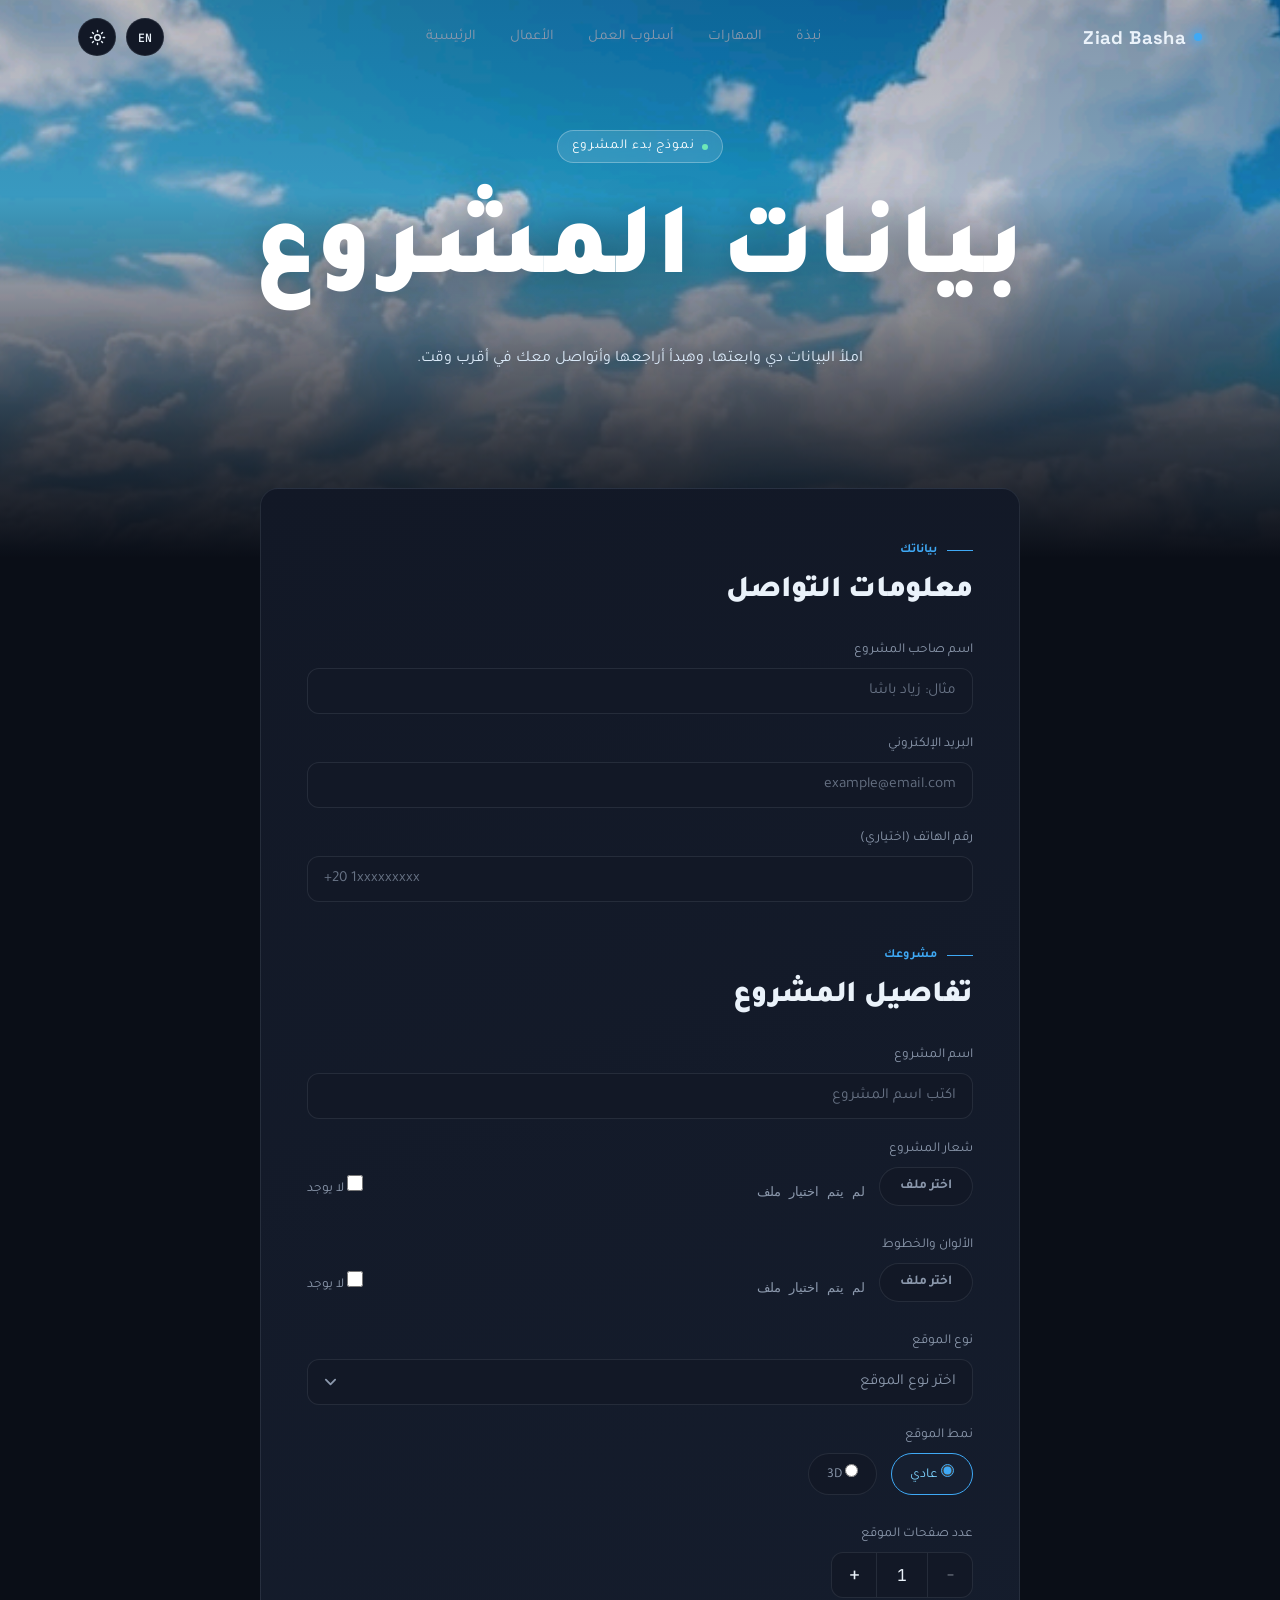
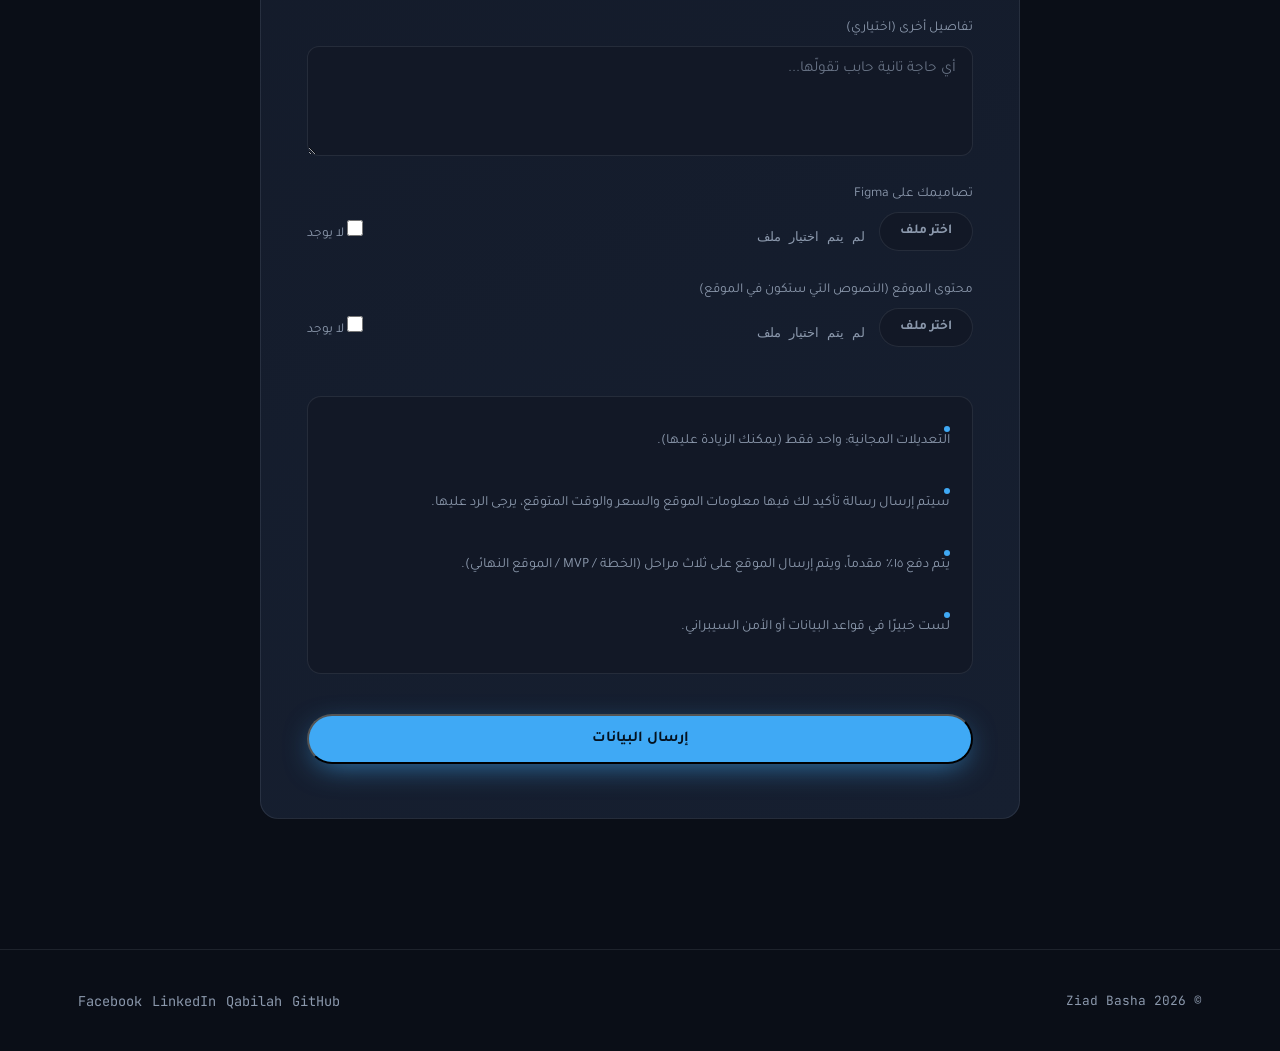
==== project-data.html @ 69d2d367 "Basic files" ====
<!DOCTYPE html>
<html lang="ar" dir="rtl" data-theme="dark">
<head>
<meta charset="UTF-8">
<meta name="viewport" content="width=device-width, initial-scale=1.0">
<title>بيانات المشروع — Ziad Basha</title>
<link rel="preconnect" href="https://fonts.googleapis.com">
<link rel="preconnect" href="https://fonts.gstatic.com" crossorigin>
<link href="https://fonts.googleapis.com/css2?family=Space+Grotesk:wght@400;500;600;700&family=Inter:wght@400;500;600&family=Tajawal:wght@400;500;700;900&family=JetBrains+Mono:wght@400;500&display=swap" rel="stylesheet">
<link rel="stylesheet" href="style.css">
</head>
<body>

<div id="glow"></div>

<header id="siteHeader">
  <div class="wrap">
    <nav>
      <a href="index.html" class="logo"><span class="dot"></span>Ziad Basha</a>
      <ul class="nav-links">
        <li><a href="index.html#about" data-i18n="nav_about">نبذة</a></li>
        <li><a href="index.html#skills" data-i18n="nav_skills">المهارات</a></li>
        <li><a href="index.html#process" data-i18n="nav_process">أسلوب العمل</a></li>
        <li><a href="index.html#work" data-i18n="nav_work">الأعمال</a></li>
        <li><a href="index.html" data-i18n="pd_back">الرئيسية</a></li>
      </ul>
      <div class="nav-controls">
        <button class="icon-btn mono" id="langToggle" title="Language">EN</button>
        <button class="icon-btn" id="themeToggle" title="Theme">
          <svg id="themeIcon" viewBox="0 0 24 24" fill="none" stroke="currentColor" stroke-width="2" stroke-linecap="round" stroke-linejoin="round"><circle cx="12" cy="12" r="4"></circle><path d="M12 2v2M12 20v2M4.9 4.9l1.4 1.4M17.7 17.7l1.4 1.4M2 12h2M20 12h2M4.9 19.1l1.4-1.4M17.7 6.3l1.4-1.4"/></svg>
        </button>
      </div>
    </nav>
  </div>
</header>

<section class="hero hero-form" id="top">
  <div class="hero-bg"></div>
  <div class="hero-overlay"></div>
  <div class="hero-inner">
    <div class="eyebrow"><span class="blink"></span><span data-i18n="pd_eyebrow">نموذج بدء المشروع</span></div>
    <h1 class="pd-h1" data-i18n="pd_page_title">بيانات المشروع</h1>
    <p class="pd-sub" data-i18n="pd_sub">املأ البيانات دي وابعتها، وهبدأ أراجعها وأتواصل معك في أقرب وقت.</p>
  </div>
</section>

<main>
  <section id="project-data">
    <div class="wrap">
      <form class="pd-card glass pd-form" action="https://formsubmit.co/ziadbasha.work@gmail.com" method="POST" enctype="multipart/form-data">
        <input type="hidden" name="_subject" value="بيانات مشروع جديد من الموقع">
        <input type="hidden" name="_template" value="table">
        <input type="hidden" name="_captcha" value="false">

        <div class="pd-section">
          <div class="section-tag" data-i18n="pd_user_tag">بياناتك</div>
          <h2 class="section-title" data-i18n="pd_user_title">معلومات التواصل</h2>

          <div class="field">
            <label for="ownerName" data-i18n="pd_name_label">اسم صاحب المشروع</label>
            <input type="text" id="ownerName" name="اسم صاحب المشروع" required data-i18n-placeholder="pd_name_ph" placeholder="مثال: زياد باشا">
          </div>
          <div class="field">
            <label for="ownerEmail" data-i18n="pd_email_label">البريد الإلكتروني</label>
            <input type="email" id="ownerEmail" name="البريد الإلكتروني" required placeholder="example@email.com">
          </div>
          <div class="field">
            <label for="ownerPhone" data-i18n="pd_phone_label">رقم الهاتف (اختياري)</label>
            <input type="tel" id="ownerPhone" name="رقم الهاتف" placeholder="+20 1xxxxxxxxx">
          </div>
        </div>

        <div class="pd-section">
          <div class="section-tag" data-i18n="pd_project_tag">مشروعك</div>
          <h2 class="section-title" data-i18n="pd_project_title">تفاصيل المشروع</h2>

          <div class="field">
            <label for="projectName" data-i18n="pd_pname_label">اسم المشروع</label>
            <input type="text" id="projectName" name="اسم المشروع" required data-i18n-placeholder="pd_pname_ph" placeholder="اكتب اسم المشروع">
          </div>

          <div class="field">
            <label data-i18n="pd_logo_label">شعار المشروع</label>
            <div class="upload-row">
              <label class="upload-btn btn btn-ghost btn-sm" for="logoFile"><span data-i18n="pd_upload_cta">اختر ملف</span></label>
              <input type="file" id="logoFile" name="شعار المشروع" accept="image/*,.pdf" class="visually-hidden">
              <span class="file-name" data-i18n="pd_no_file">لم يتم اختيار ملف</span>
              <label class="none-check">
                <input type="checkbox" class="none-toggle" data-target="logoFile" name="شعار المشروع - ملاحظة" value="لا يوجد">
                <span data-i18n="pd_none">لا يوجد</span>
              </label>
            </div>
          </div>

          <div class="field">
            <label data-i18n="pd_colors_label">الألوان والخطوط</label>
            <div class="upload-row">
              <label class="upload-btn btn btn-ghost btn-sm" for="colorsFile"><span data-i18n="pd_upload_cta">اختر ملف</span></label>
              <input type="file" id="colorsFile" name="الألوان والخطوط" class="visually-hidden">
              <span class="file-name" data-i18n="pd_no_file">لم يتم اختيار ملف</span>
              <label class="none-check">
                <input type="checkbox" class="none-toggle" data-target="colorsFile" name="الألوان والخطوط - ملاحظة" value="لا يوجد">
                <span data-i18n="pd_none">لا يوجد</span>
              </label>
            </div>
          </div>

          <div class="field">
            <label data-i18n="pd_type_label">نوع الموقع</label>
            <div class="custom-select" id="typeSelect">
              <button type="button" class="cs-trigger">
                <span class="cs-value" data-i18n="pd_type_placeholder">اختر نوع الموقع</span>
                <svg class="cs-chevron" width="13" height="13" viewBox="0 0 14 14" fill="none" stroke="currentColor" stroke-width="2" stroke-linecap="round" stroke-linejoin="round"><path d="M2 4l5 5 5-5"/></svg>
              </button>
              <ul class="cs-list" role="listbox">
                <li class="cs-option" role="option" data-value="تعليمي" data-i18n="pd_type_edu">تعليمي</li>
                <li class="cs-option" role="option" data-value="متجر إلكتروني" data-i18n="pd_type_store">متجر إلكتروني</li>
                <li class="cs-option" role="option" data-value="موقع شخصي" data-i18n="pd_type_personal">موقع شخصي</li>
                <li class="cs-option" role="option" data-value="مدونة" data-i18n="pd_type_blog">مدونة</li>
                <li class="cs-option" role="option" data-value="تطبيق ويب" data-i18n="pd_type_webapp">تطبيق ويب</li>
                <li class="cs-option" role="option" data-value="موقع تعريفي لشركة أو مؤسسة أو مكان" data-i18n="pd_type_company">موقع تعريفي لشركة أو مؤسسة أو مكان</li>
              </ul>
              <input type="hidden" name="نوع الموقع" id="typeValue">
            </div>
            <span class="field-error" data-i18n="pd_type_error">من فضلك اختر نوع الموقع</span>
          </div>

          <div class="field">
            <label data-i18n="pd_style_label">نمط الموقع</label>
            <div class="radio-row">
              <label class="radio-pill">
                <input type="radio" name="نمط الموقع" value="عادي" checked>
                <span data-i18n="pd_style_normal">عادي</span>
              </label>
              <label class="radio-pill">
                <input type="radio" name="نمط الموقع" value="3D">
                <span>3D</span>
              </label>
            </div>
          </div>

          <div class="field">
            <label data-i18n="pd_pages_label">عدد صفحات الموقع</label>
            <div class="stepper" id="pagesStepper">
              <button type="button" class="stepper-btn" data-action="dec" aria-label="-">−</button>
              <span class="stepper-value" id="pagesValue">1</span>
              <button type="button" class="stepper-btn" data-action="inc" aria-label="+">+</button>
              <input type="hidden" name="عدد صفحات الموقع" id="pagesInput" value="1">
            </div>
          </div>

          <div class="field">
            <label for="otherDetails" data-i18n="pd_details_label">تفاصيل أخرى (اختياري)</label>
            <textarea id="otherDetails" name="تفاصيل أخرى" data-i18n-placeholder="pd_details_ph" placeholder="أي حاجة تانية حابب تقولّها..."></textarea>
          </div>

          <div class="field">
            <label data-i18n="pd_figma_label">تصاميمك على Figma</label>
            <div class="upload-row">
              <label class="upload-btn btn btn-ghost btn-sm" for="figmaFile"><span data-i18n="pd_upload_cta">اختر ملف</span></label>
              <input type="file" id="figmaFile" name="تصاميم Figma" class="visually-hidden">
              <span class="file-name" data-i18n="pd_no_file">لم يتم اختيار ملف</span>
              <label class="none-check">
                <input type="checkbox" class="none-toggle" data-target="figmaFile" name="تصاميم Figma - ملاحظة" value="لا يوجد">
                <span data-i18n="pd_none">لا يوجد</span>
              </label>
            </div>
          </div>

          <div class="field">
            <label data-i18n="pd_content_label">محتوى الموقع</label>
            <div class="upload-row">
              <label class="upload-btn btn btn-ghost btn-sm" for="contentFile"><span data-i18n="pd_upload_cta">اختر ملف</span></label>
              <input type="file" id="contentFile" name="محتوى الموقع" class="visually-hidden">
              <span class="file-name" data-i18n="pd_no_file">لم يتم اختيار ملف</span>
              <label class="none-check">
                <input type="checkbox" class="none-toggle" data-target="contentFile" name="محتوى الموقع - ملاحظة" value="لا يوجد">
                <span data-i18n="pd_none">لا يوجد</span>
              </label>
            </div>
          </div>
        </div>

        <div class="pd-notes">
          <ul>
            <li data-i18n="pd_note1">التعديلات المجانية: واحد فقط (يمكنك الزيادة عليها).</li>
            <li data-i18n="pd_note2">سيتم إرسال رسالة تأكيد لك فيها معلومات الموقع والسعر والوقت المتوقع، يرجى الرد عليها.</li>
            <li data-i18n="pd_note3">يتم دفع ١٥٪ مقدماً، ويتم إرسال الموقع على ثلاث مراحل (الخطة / MVP / الموقع النهائي).</li>
            <li data-i18n="pd_note4">لست خبيرًا في قواعد البيانات أو الأمن السيبراني.</li>
          </ul>
        </div>

        <button type="submit" class="btn btn-primary pd-submit" data-i18n="pd_submit">إرسال البيانات</button>
      </form>
    </div>
  </section>
  
</main>

<footer>
  <div class="wrap" style="display:flex;align-items:center;justify-content:space-between;flex-wrap:wrap;gap:16px;width:100%;">
    <span class="fmono">© 2026 Ziad Basha</span>
    <div class="footer-socials mono">
      <a href="https://www.facebook.com/share/1bwSuk9KUU/">Facebook</a>
      <a href="https://www.linkedin.com/in/ziad-basha-b34b5735a?utm_source=share_via&utm_content=profile&utm_medium=member_android">LinkedIn</a>
      <a href="https://qabilah.com/profile/ziadbasha/professional-profile">Qabilah</a>
      
      <a href="https://github.com/ziadbasha099">GitHub</a>
    </div>
  </div>
</footer>

<script src="app.js"></script>
</body>
</html>
---- style.css ----
/* ============ TOKENS ============ */
:root{
  --bg:#0A0E17;
  --surface:#121826;
  --surface-2:#161f30;
  --line:rgba(234,242,250,0.09);
  --text:#EAF2FA;
  --text-dim:#8B98AC;
  --accent:#3FA9F5;
  --accent-2:#7ED4FF;
  --accent-rgb:63,169,245;
  --font-display:'Space Grotesk', sans-serif;
  --font-body:'Inter', sans-serif;
  --font-mono:'JetBrains Mono', monospace;
  --font-ar:'Tajawal', sans-serif;
  --radius:18px;
  --ease:cubic-bezier(.16,.84,.44,1);
}
html[data-theme="light"]{
  --bg:#F3F7FB;
  --surface:#FFFFFF;
  --surface-2:#EAF1F8;
  --line:rgba(15,23,32,0.08);
  --text:#0F1720;
  --text-dim:#5B6B7F;
  --accent:#1E88D6;
  --accent-2:#0AA0C7;
  --accent-rgb:30,136,214;
}
*{margin:0;padding:0;box-sizing:border-box;}
html{scroll-behavior:smooth;}
body{
  background:var(--bg);
  color:var(--text);
  font-family:var(--font-body);
  overflow-x:hidden;
  transition:background .5s var(--ease), color .5s var(--ease);
}
html[lang="ar"] body{font-family:var(--font-ar);}
html[lang="ar"] .mono{font-family:var(--font-mono);direction:ltr;display:inline-block;}
img{max-width:100%;display:block;}
a{color:inherit;text-decoration:none;}
ul{list-style:none;}
button{font:inherit;cursor:pointer;}
::selection{background:var(--accent);color:#fff;}

.wrap{max-width:1180px;margin:0 auto;padding:0 28px;}

/* ============ CURSOR GLOW ============ */
#glow{
  position:fixed;top:0;left:0;width:520px;height:520px;
  background:radial-gradient(circle, rgba(var(--accent-rgb),0.14), transparent 70%);
  border-radius:50%;pointer-events:none;z-index:1;
  transform:translate(-50%,-50%);
  transition:opacity .3s ease;
  will-change:transform;
}

/* ============ NAV ============ */
header{
  position:fixed;top:0;left:0;right:0;z-index:100;
  padding:18px 0;
  transition:background .4s var(--ease), backdrop-filter .4s var(--ease), border-color .4s;
  border-bottom:1px solid transparent;
}
header.scrolled{
  background:rgba(10,14,23,0.72);
  backdrop-filter:blur(16px) saturate(140%);
  -webkit-backdrop-filter:blur(16px) saturate(140%);
  border-bottom:1px solid var(--line);
}
html[data-theme="light"] header.scrolled{background:rgba(243,247,251,0.78);}
nav{display:flex;align-items:center;justify-content:space-between;gap:20px;}
.logo{
  font-family:var(--font-display);
  font-weight:700;font-size:1.15rem;letter-spacing:.02em;
  display:flex;align-items:center;gap:8px;
}
.logo .dot{width:8px;height:8px;border-radius:50%;background:var(--accent);
  box-shadow:0 0 12px 2px var(--accent);}
.nav-links{display:flex;align-items:center;gap:34px;}
.nav-links a{
  font-size:.92rem;color:var(--text-dim);position:relative;
  transition:color .3s;
}
.nav-links a::after{
  content:'';position:absolute;bottom:-6px;left:0;width:0;height:1px;
  background:var(--accent);transition:width .3s var(--ease);
}
.nav-links a:hover{color:var(--text);}
.nav-links a:hover::after{width:100%;}
.nav-controls{display:flex;align-items:center;gap:10px;}
.icon-btn{
  width:38px;height:38px;border-radius:50%;
  border:1px solid var(--line);background:var(--surface);
  color:var(--text);display:flex;align-items:center;justify-content:center;
  transition:border-color .3s, transform .3s var(--ease), background .3s;
  font-family:var(--font-mono);font-size:.72rem;font-weight:600;
}
.icon-btn:hover{border-color:var(--accent);transform:translateY(-2px);}
.icon-btn svg{width:17px;height:17px;}
.burger{display:none;}

/* ============ HERO ============ */
.hero{
  position:relative;min-height:100vh;display:flex;align-items:flex-end;
  overflow:hidden;
}
.hero-bg{
  position:absolute;inset:0;
  background-image:url('hero-bg.jpg');
  background-size:cover;background-position:center;
  transform:scale(1.12);
  animation:kenburns 22s ease-in-out infinite alternate;
}
@keyframes kenburns{
  0%{transform:scale(1.12) translate(0,0);}
  100%{transform:scale(1.22) translate(-1.5%,-1%);}
}
.hero-overlay{
  position:absolute;inset:0;
  background:linear-gradient(180deg, rgba(6,12,22,0.25) 0%, rgba(6,12,22,0.15) 35%, rgba(6,10,18,0.75) 78%, var(--bg) 100%);
}
html[data-theme="light"] .hero-overlay{
  background:linear-gradient(180deg, rgba(10,20,35,0.18) 0%, rgba(10,20,35,0.08) 35%, rgba(243,247,251,0.85) 82%, var(--bg) 100%);
}
.hero-inner{
  position:relative;z-index:2;width:100%;
  padding:0 28px 8vh;
  max-width:1180px;margin:0 auto;
}
.eyebrow{
  font-family:var(--font-mono);
  font-size:.8rem;letter-spacing:.06em;color:#fff;
  background:rgba(255,255,255,0.12);
  border:1px solid rgba(255,255,255,0.28);
  backdrop-filter:blur(8px);
  display:inline-flex;align-items:center;gap:8px;
  padding:7px 14px;border-radius:100px;
  margin-bottom:26px;
  opacity:0;animation:fadeUp .8s .2s var(--ease) forwards;
}
html[lang="ar"] .eyebrow{font-family:var(--font-ar);font-size:.85rem;}
.eyebrow .blink{width:6px;height:6px;border-radius:50%;background:#6EE7B7;animation:blink 1.6s infinite;}
@keyframes blink{0%,100%{opacity:1;}50%{opacity:.25;}}

.hero h1{
  font-family:var(--font-display);
  font-weight: 800;
  font-size:clamp(2.8rem, 8vw, 6.4rem);
  line-height:0.98;letter-spacing:-.02em;
  color:#fff;
  text-shadow:0 4px 40px rgba(0,0,0,.35);
}
html[lang="ar"] .hero h1{font-family:var(--font-ar);font-weight:900;letter-spacing:.02em;line-height:1.35;}
.hero h1 .line{display:block;overflow:visible;}
.hero h1 .line span{
  display:inline-block;
  transform:translateY(110%);
  animation:riseUp .9s var(--ease) forwards;
}
.hero h1 .line:nth-child(1) span{animation-delay:.35s;}
.hero h1 .line:nth-child(2) span{animation-delay:.5s;color:var(--accent-2);}
html[lang="ar"] .hero h1 .line{margin-bottom:.12em;}
@keyframes riseUp{to{transform:translateY(0);}}

.hero-role{
  margin-top:26px;font-family:var(--font-mono);color:#DCEBFA;
  font-size:clamp(.95rem,2vw,1.15rem);
  height:1.6em;overflow:hidden;position:relative;
  opacity:0;animation:fadeUp .8s .8s var(--ease) forwards;
}
html[lang="ar"] .hero-role{font-family:var(--font-ar);}
#role-text{color:var(--accent-2);}

.hero-cta{
  margin-top:44px;display:flex;gap:16px;flex-wrap:wrap;
  opacity:0;animation:fadeUp .8s 1s var(--ease) forwards;
}
.btn{
  padding:14px 28px;border-radius:100px;font-size:.94rem;font-weight:600;
  display:inline-flex;align-items:center;gap:8px;
  transition:transform .35s var(--ease), box-shadow .35s var(--ease), background .3s;
}
.btn-primary{
  background:var(--accent);color:#04121f;
  box-shadow:0 8px 30px -8px rgba(var(--accent-rgb),0.7);
}
.btn-primary:hover{transform:translateY(-3px);box-shadow:0 14px 36px -8px rgba(var(--accent-rgb),0.85);}
.btn-ghost{
  color:var(--text);border:1px solid rgba(255,255,255,0.35);
  background:rgba(255,255,255,0.06);backdrop-filter:blur(6px);
}
.btn-ghost:hover{border-color:#fff;transform:translateY(-3px);}

@keyframes fadeUp{from{opacity:0;transform:translateY(16px);}to{opacity:1;transform:translateY(0);}}

.hero.hero-form{min-height:54vh;align-items:center;}
.hero.hero-form .hero-inner{text-align:center;padding-bottom:6vh;}
.hero.hero-form .eyebrow{margin-inline:auto;}
.pd-h1{
  font-family:var(--font-display);font-weight:800;color:#fff;
  font-size:clamp(2.2rem,6vw,4rem);line-height:1.05;letter-spacing:-.02em;
  text-shadow:0 4px 40px rgba(0,0,0,.35);
  opacity:0;animation:fadeUp .8s .35s var(--ease) forwards;
}
html[lang="ar"] .pd-h1{font-family:var(--font-ar);font-weight:900;}
.pd-sub{
  margin-top:18px;color:#DCEBFA;max-width:560px;margin-inline:auto;line-height:1.8;
  opacity:0;animation:fadeUp .8s .55s var(--ease) forwards;
  text-shadow:0 2px 14px rgba(0,0,0,.35);
}
html[lang="ar"] .pd-sub{font-family:var(--font-ar);}
html[data-theme="light"] .pd-sub{
  color:#0F1720;
  text-shadow:0 1px 10px rgba(255,255,255,.55);
}

.scroll-cue{
  position:absolute;bottom:28px;left:50%;transform:translateX(-50%);
  z-index:2;color:#fff;opacity:.8;
  display:flex;flex-direction:column;align-items:center;gap:6px;
  font-family:var(--font-mono);font-size:.68rem;letter-spacing:.15em;
  animation:bob 2.2s ease-in-out infinite;
}
@keyframes bob{0%,100%{transform:translate(-50%,0);}50%{transform:translate(-50%,8px);}}

/* ============ REVEAL ============ */
.reveal{opacity:0;transform:translateY(36px);transition:opacity .9s var(--ease), transform .9s var(--ease);}
.reveal.in{opacity:1;transform:translateY(0);}
.reveal-stagger > *{opacity:0;transform:translateY(30px);transition:opacity .7s var(--ease), transform .7s var(--ease);}
.reveal-stagger.in > *{opacity:1;transform:translateY(0);}
.reveal-stagger.in > *:nth-child(1){transition-delay:.05s;}
.reveal-stagger.in > *:nth-child(2){transition-delay:.14s;}
.reveal-stagger.in > *:nth-child(3){transition-delay:.23s;}
.reveal-stagger.in > *:nth-child(4){transition-delay:.32s;}
.reveal-stagger.in > *:nth-child(5){transition-delay:.41s;}
.reveal-stagger.in > *:nth-child(6){transition-delay:.5s;}

/* ============ SECTION SHARED ============ */
section{position:relative;padding:130px 0;z-index:2;}
.section-tag{
  font-family:var(--font-mono);font-size:.78rem;letter-spacing:.12em;
  color:var(--accent);text-transform:uppercase;margin-bottom:16px;
  display:flex;align-items:center;gap:10px;
}
html[lang="ar"] .section-tag{font-family:var(--font-ar);letter-spacing:0;font-weight:700;}
.section-tag::before{content:'';width:26px;height:1px;background:var(--accent);}
.section-title{
  font-family:var(--font-display);font-weight:600;
  font-size:clamp(1.9rem,4vw,3rem);letter-spacing:-.01em;
  max-width:720px;
}
html[lang="ar"] .section-title{font-family:var(--font-ar);font-weight:900;}
.section-sub{color:var(--text-dim);font-size:1.02rem;max-width:560px;margin-top:16px;line-height:1.75;}

/* glass card */
.glass{
  background:linear-gradient(160deg, var(--surface), var(--surface-2));
  border:1px solid var(--line);
  border-radius:var(--radius);
  transition:transform .5s var(--ease), border-color .4s, box-shadow .5s var(--ease);
}
.glass:hover{border-color:rgba(var(--accent-rgb),0.45);box-shadow:0 20px 50px -20px rgba(var(--accent-rgb),0.35);}

/* ============ ABOUT ============ */
.about-grid{
  display:grid;grid-template-columns:1fr 1.2fr;gap:64px;align-items:center;margin-top:64px;
}
.about-visual{
  position:relative;aspect-ratio:1/1.05;border-radius:26px;overflow:hidden;
  background:linear-gradient(150deg,var(--surface-2),var(--surface));
  border:1px solid var(--line);
  display:flex;align-items:center;justify-content:center;
}
.about-visual .initials{
  font-family:var(--font-display);font-weight:700;font-size:7rem;
  background:linear-gradient(160deg,var(--accent),var(--accent-2));
  -webkit-background-clip:text;background-clip:text;color:transparent;
}
.about-visual .ring{
  position:absolute;inset:14px;border:1px dashed rgba(var(--accent-rgb),.35);
  border-radius:20px;animation:spin 40s linear infinite;
}
@keyframes spin{to{transform:rotate(360deg);}}
.about-text p{color:var(--text-dim);font-size:1.05rem;line-height:1.9;margin-bottom:18px;}
.stats{display:grid;grid-template-columns:repeat(3,1fr);gap:20px;margin-top:34px;}
.stat b{
  font-family:var(--font-display);font-size:2.1rem;font-weight:700;color:var(--text);
  display:block;
}
.stat span{font-size:.82rem;color:var(--text-dim);}

/* ============ SKILLS ============ */
.skills-grid{display:flex;flex-wrap:wrap;gap:12px;margin-top:50px;}
.skill-pill{
  padding:12px 20px;border-radius:100px;
  font-family:var(--font-mono);font-size:.88rem;
  background:var(--surface);border:1px solid var(--line);
  display:flex;align-items:center;gap:10px;
  transition:transform .35s var(--ease), border-color .3s, background .3s;
}
html[lang="ar"] .skill-pill{font-family:var(--font-ar);}
.skill-pill:hover{transform:translateY(-4px) scale(1.03);border-color:var(--accent);background:var(--surface-2);}
.skill-pill .lvl{width:6px;height:6px;border-radius:50%;background:var(--accent);}

/* ============ PROCESS ============ */
.process-list{margin-top:60px;border-top:1px solid var(--line);}
.process-item{
  display:grid;grid-template-columns:90px 1fr;gap:30px;
  padding:34px 0;border-bottom:1px solid var(--line);
  transition:background .3s;
}
.process-item:hover{background:rgba(var(--accent-rgb),0.04);}
.process-num{font-family:var(--font-mono);font-size:1rem;color:var(--accent);padding-top:4px;}
.process-item h3{font-family:var(--font-display);font-size:1.3rem;font-weight:600;margin-bottom:8px;}
html[lang="ar"] .process-item h3{font-family:var(--font-ar);}
.process-item p{color:var(--text-dim);max-width:560px;line-height:1.7;}

/* ============ WORK ============ */
.work-grid{display:grid;grid-template-columns:repeat(2,1fr);gap:26px;margin-top:60px;}
.work-card{padding:0;overflow:hidden;cursor:pointer;display:block;}
.work-thumb{
  height:230px;position:relative;overflow:hidden;
  display:flex;align-items:center;justify-content:center;
  background:linear-gradient(135deg,var(--surface-2),var(--surface));
}
.work-thumb::before{
  content:'';position:absolute;inset:0;z-index:2;pointer-events:none;
  background:radial-gradient(circle at 30% 20%, rgba(var(--accent-rgb),.25), transparent 60%);
  transition:opacity .5s;
}
.work-card:hover .work-thumb::before{opacity:1.4;}
.work-thumb .glyph{
  font-family:var(--font-display);font-weight:700;font-size:2.6rem;color:var(--text-dim);
  transition:transform .5s var(--ease), color .4s;
  position:relative;z-index:1;
}
.work-card:hover .glyph{transform:scale(1.15) rotate(-4deg);color:var(--accent-2);}

/* live link-preview thumbnails */
.work-thumb.has-preview{background:var(--surface-2);}
.work-thumb-img{
  position:absolute;inset:0;width:100%;height:100%;
  object-fit:cover;object-position:top center;z-index:1;
  transition:transform .6s var(--ease), filter .4s;
  filter:saturate(1.02);
}
.work-card:hover .work-thumb-img{transform:scale(1.07);}
.work-thumb.has-preview::after{
  content:'';position:absolute;inset:0;z-index:1;
  background:linear-gradient(180deg, rgba(0,0,0,0) 55%, rgba(0,0,0,.45) 100%);
  pointer-events:none;
}
.work-body{padding:24px 26px 28px;}
.work-body .cat{font-family:var(--font-mono);font-size:.72rem;color:var(--accent);letter-spacing:.08em;}
.work-body h3{font-family:var(--font-display);font-size:1.25rem;font-weight:600;margin:8px 0 6px;}
html[lang="ar"] .work-body h3{font-family:var(--font-ar);}
.work-body p{color:var(--text-dim);font-size:.9rem;}

/* ============ CONTACT ============ */
.contact-box{
  margin-top:60px;padding:70px 50px;text-align:center;position:relative;overflow:hidden;
}
.contact-box::before{
  content:'';position:absolute;top:-50%;left:50%;transform:translateX(-50%);
  width:600px;height:600px;border-radius:50%;
  background:radial-gradient(circle, rgba(var(--accent-rgb),.16), transparent 70%);
}
.contact-box h2{
  font-family:var(--font-display);font-weight:700;font-size:clamp(1.8rem,4.5vw,3.1rem);
  position:relative;z-index:1;margin-bottom:20px;
}
html[lang="ar"] .contact-box h2{font-family:var(--font-ar);font-weight:900;}
.contact-box p{color:var(--text-dim);max-width:460px;margin:0 auto 34px;position:relative;z-index:1;}
.contact-links{display:flex;gap:16px;justify-content:center;flex-wrap:wrap;position:relative;z-index:1;}

/* ============ PROJECT-DATA FORM ============ */
#project-data{padding-top:0;}
.pd-card{
  margin-top:-70px;position:relative;z-index:3;
  padding:54px 46px;max-width:760px;margin-inline:auto;
}
.pd-section{margin-bottom:46px;}
.pd-section:last-of-type{margin-bottom:34px;}
.pd-section .section-title{margin-top:10px;margin-bottom:32px;font-size:clamp(1.4rem,3vw,1.9rem);}
.field{margin-bottom:22px;}
.field label{display:block;font-size:.85rem;color:var(--text-dim);margin-bottom:9px;font-family:var(--font-mono);letter-spacing:.02em;}
html[lang="ar"] .field label{font-family:var(--font-ar);letter-spacing:0;}
.field input[type=text],
.field input[type=email],
.field input[type=tel],
.field select,
.field textarea{
  width:100%;padding:13px 16px;border-radius:12px;
  background:var(--surface);border:1px solid var(--line);color:var(--text);
  font-family:inherit;font-size:.96rem;
  transition:border-color .3s, background .3s;
}
.field input::placeholder,.field textarea::placeholder{color:var(--text-dim);opacity:.7;}
.field input:focus,.field select:focus,.field textarea:focus{outline:none;border-color:var(--accent);background:var(--surface-2);}
.field select{
  appearance:none;-webkit-appearance:none;cursor:pointer;
  background-image:url("data:image/svg+xml;utf8,<svg xmlns='http://www.w3.org/2000/svg' width='14' height='14' fill='none' stroke='%238B98AC' stroke-width='2'><path d='M2 4l5 5 5-5'/></svg>");
  background-repeat:no-repeat;background-position:left 16px center;
  padding-inline-start:40px;
}
html[dir="rtl"] .field select{background-position:right 16px center;padding-inline-end:40px;padding-inline-start:16px;}
.field textarea{resize:vertical;min-height:110px;}

.pd-notes{
  margin:-6px 0 30px;padding:20px 22px;border-radius:14px;
  background:var(--surface);border:1px solid var(--line);
}
.pd-notes ul{display:flex;flex-direction:column;gap:12px;}
.pd-notes li{
 padding: 13px; position:relative;padding-inline-start:22px;
  font-size:.88rem;line-height:1.7;color:var(--text-dim);
}
html[dir="rtl"] .pd-notes li{padding-inline-start:0;padding-inline-end:22px;}
.pd-notes li::before{
  content:'';position:absolute;top:9px;inset-inline-start:0;
  width:6px;height:6px;border-radius:50%;background:var(--accent);
}

/* custom dropdown (replaces native <select> for full theming control) */
.custom-select{position:relative;}
.cs-trigger{
  width:100%;display:flex;align-items:center;justify-content:space-between;gap:10px;
  padding:13px 16px;border-radius:12px;
  background:var(--surface);border:1px solid var(--line);color:var(--text);
  font-family:inherit;font-size:.96rem;text-align:start;cursor:pointer;
  transition:border-color .3s, background .3s;
}
.cs-trigger:hover{border-color:rgba(var(--accent-rgb),.5);}
.cs-trigger:focus-visible{outline:none;border-color:var(--accent);}
.custom-select.open .cs-trigger{border-color:var(--accent);background:var(--surface-2);}
.cs-value{color:var(--text-dim);}
.custom-select.has-value .cs-value{color:var(--text);}
.cs-chevron{flex-shrink:0;color:var(--text-dim);transition:transform .3s var(--ease);}
.custom-select.open .cs-chevron{transform:rotate(180deg);}
.cs-list{
  position:absolute;top:calc(100% + 8px);left:0;right:0;z-index:30;
  background:var(--surface-2);border:1px solid var(--line);border-radius:14px;
  padding:6px;margin:0;max-height:320px;overflow-y:auto;list-style:none;
  box-shadow:0 20px 50px -18px rgba(0,0,0,.5);
  opacity:0;transform:translateY(-6px);pointer-events:none;
  transition:opacity .22s var(--ease), transform .22s var(--ease);
}
.custom-select.open .cs-list{opacity:1;transform:translateY(0);pointer-events:auto;}
.cs-option{
  padding:12px 14px;border-radius:9px;font-size:.92rem;cursor:pointer;color:var(--text);
  transition:background .2s, color .2s;
}
.cs-option:hover,.cs-option.active{background:rgba(var(--accent-rgb),.14);color:var(--accent-2);}
.field-error{display:none;color:#F87171;font-size:.78rem;margin-top:8px;font-family:var(--font-mono);}
html[lang="ar"] .field-error{font-family:var(--font-ar);}
.field.invalid .cs-trigger{border-color:#F87171;}
.field.invalid .field-error{display:block;}
.upload-row{display:flex;align-items:center;gap:14px;flex-wrap:wrap;}
.btn-sm{padding:10px 20px;font-size:.85rem;}
.upload-btn{background:var(--surface);border:1px solid var(--line);color:var(--text);}
.upload-btn:hover{border-color:var(--accent);}
.upload-btn.is-disabled{opacity:.4;pointer-events:none;}
.file-name{font-size:.82rem;color:var(--text-dim);font-family:var(--font-mono);}
.none-check{display:flex;align-items:center;gap:7px;font-size:.85rem;color:var(--text-dim);cursor:pointer;margin-inline-start:auto;}
.none-check input{accent-color:var(--accent);width:16px;height:16px;}
.radio-row{display:flex;gap:14px;flex-wrap:wrap;}
.radio-pill{
  display:flex;align-items:center;gap:8px;
  padding:10px 18px;border-radius:100px;
  background:var(--surface);border:1px solid var(--line);
  font-size:.9rem;cursor:pointer;
  transition:border-color .3s, background .3s, color .3s;
}
.radio-pill:has(input:checked){border-color:var(--accent);background:var(--surface-2);color:var(--accent-2);}
.radio-pill input{accent-color:var(--accent);}

.stepper{
  display:inline-flex;align-items:center;gap:0;
  border-radius:12px;background:var(--surface);border:1px solid var(--line);
  overflow:hidden;width:fit-content;
}
.stepper-btn{
  width:44px;height:44px;display:flex;align-items:center;justify-content:center;
  background:transparent;border:none;color:var(--text);font-size:1.15rem;line-height:1;
  cursor:pointer;transition:background .2s, color .2s;font-family:var(--font-mono);
}
.stepper-btn:hover{background:rgba(var(--accent-rgb),.14);color:var(--accent-2);}
.stepper-btn:disabled{opacity:.35;cursor:not-allowed;background:transparent;color:var(--text);}
.stepper-value{
  min-width:52px;text-align:center;font-family:var(--font-mono);font-size:1.02rem;
  color:var(--text);border-inline:1px solid var(--line);height:44px;display:flex;align-items:center;justify-content:center;
}
.pd-submit{width:100%;justify-content:center;margin-top:10px;}
.visually-hidden{position:absolute;width:1px;height:1px;padding:0;margin:-1px;overflow:hidden;clip:rect(0,0,0,0);white-space:nowrap;border:0;}

@media (max-width:640px){
  .pd-card{padding:36px 22px;margin-top:-40px;}
  .none-check{margin-inline-start:0;width:100%;}
}

footer{
  padding:40px 0;border-top:1px solid var(--line);
  display:flex;align-items:center;justify-content:space-between;flex-wrap:wrap;gap:16px;
}
footer .fmono{font-family:var(--font-mono);font-size:.8rem;color:var(--text-dim);}
.footer-socials{display:flex;gap:18px;}
.footer-socials a{color:var(--text-dim);font-size:.85rem;transition:color .3s;}
.footer-socials a:hover{color:var(--accent);}

/* ============ SCROLL TO TOP BUTTON ============ */
.scroll-top-btn {
  position: fixed;
  bottom: 28px;
  inset-inline-end: 28px;
  width: 44px;
  height: 44px;
  border-radius: 50%;
  background: var(--surface);
  border: 1px solid var(--line);
  color: var(--text);
  display: flex;
  align-items: center;
  justify-content: center;
  z-index: 99;
  cursor: pointer;
  opacity: 0;
  visibility: hidden;
  transform: translateY(16px);
  transition: opacity 0.35s var(--ease), transform 0.35s var(--ease), border-color 0.3s, background 0.3s;
  box-shadow: 0 10px 25px -5px rgba(0, 0, 0, 0.3);
}
.scroll-top-btn:hover {
  border-color: var(--accent);
  color: var(--accent-2);
  transform: translateY(-4px);
  background: var(--surface-2);
}
.scroll-top-btn.show {
  opacity: 1;
  visibility: visible;
  transform: translateY(0);
}
@media (max-width: 640px) {
  .scroll-top-btn {
    bottom: 20px;
    inset-inline-end: 20px;
    width: 40px;
    height: 40px;
  }
}

/* ============ RESPONSIVE ============ */
@media (max-width:900px){
  .about-grid{grid-template-columns:1fr;gap:40px;}
  .work-grid{grid-template-columns:1fr;}
  .nav-links{display:none;}
}
@media (max-width:640px){
  section{padding:90px 0;}
  .contact-box{padding:50px 22px;}
  .process-item{grid-template-columns:50px 1fr;gap:16px;}
  .stats{gap:12px;}
  .stat b{font-size:1.6rem;}
}
@media (prefers-reduced-motion: reduce){
  *{animation-duration:0.001s !important; transition-duration:0.001s !important;}
}
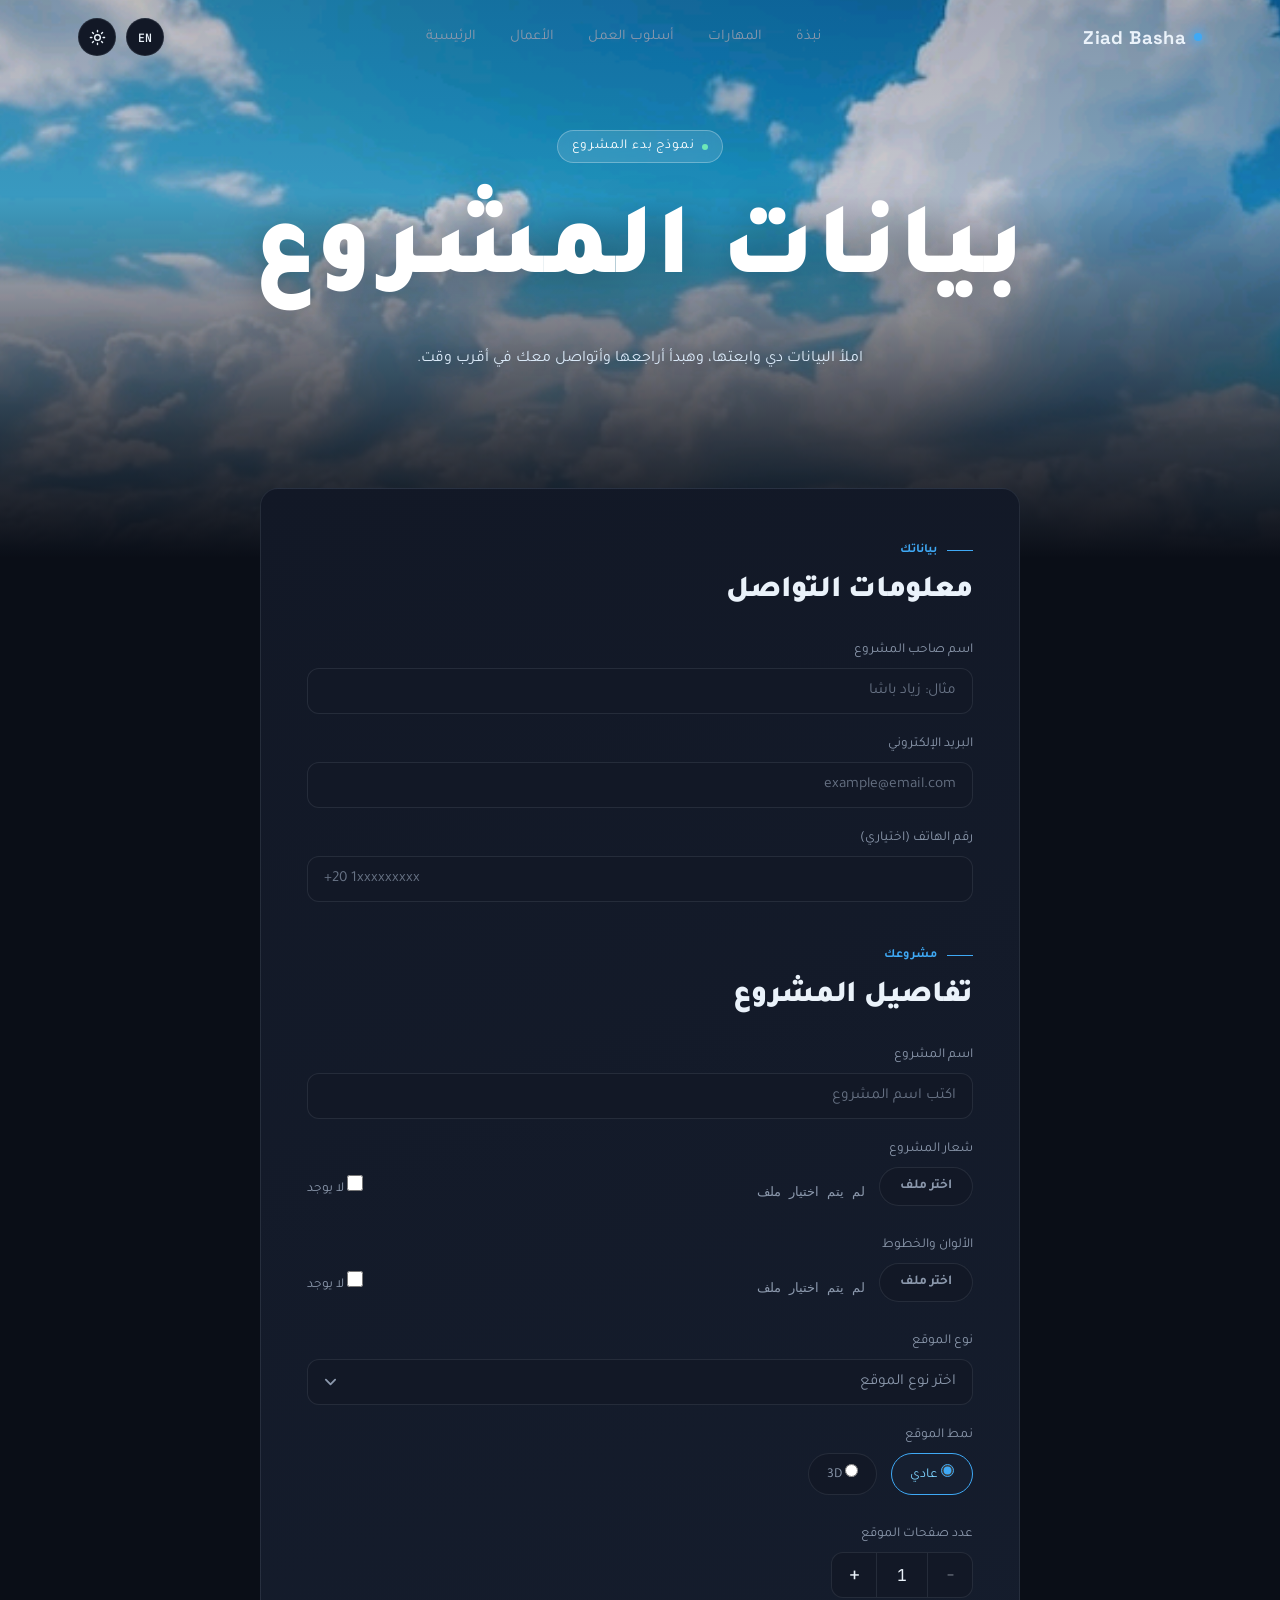
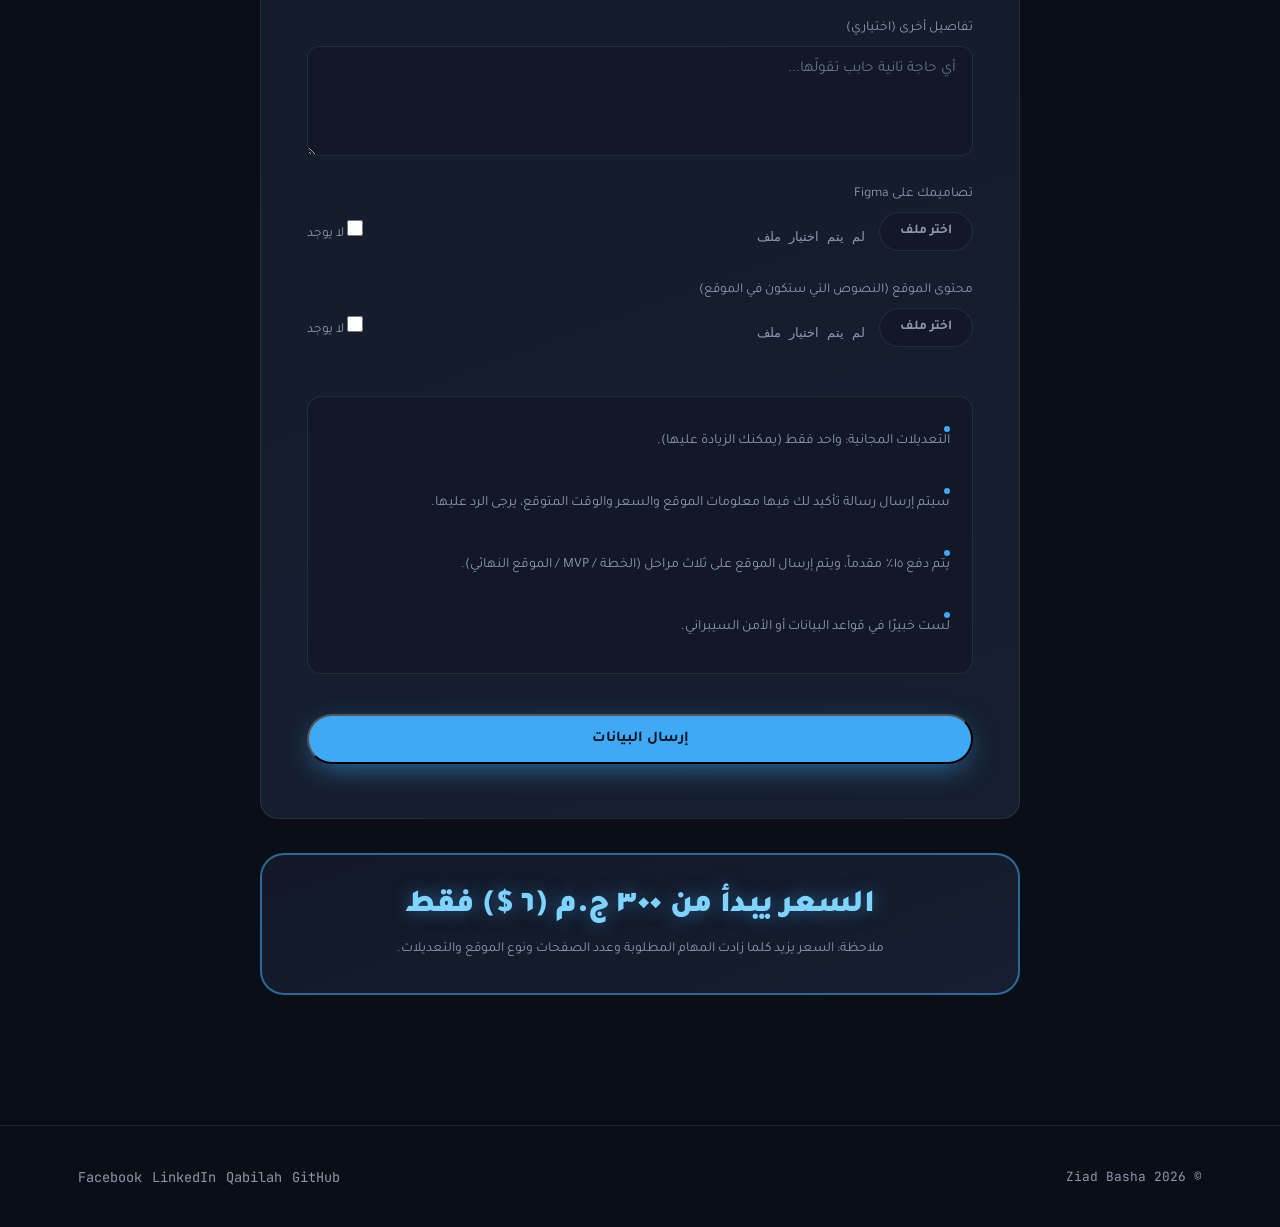
==== commit 6e6f1272: "Price & file rules" ====
--- a/project-data.html
+++ b/project-data.html
@@ -83,7 +83,7 @@
             <label data-i18n="pd_logo_label">شعار المشروع</label>
             <div class="upload-row">
               <label class="upload-btn btn btn-ghost btn-sm" for="logoFile"><span data-i18n="pd_upload_cta">اختر ملف</span></label>
-              <input type="file" id="logoFile" name="شعار المشروع" accept="image/*,.pdf" class="visually-hidden">
+              <input type="file" id="logoFile" name="شعار المشروع" accept=".txt,.md,.pdf,image/*,video/*,.fig" class="visually-hidden">
               <span class="file-name" data-i18n="pd_no_file">لم يتم اختيار ملف</span>
               <label class="none-check">
                 <input type="checkbox" class="none-toggle" data-target="logoFile" name="شعار المشروع - ملاحظة" value="لا يوجد">
@@ -96,7 +96,7 @@
             <label data-i18n="pd_colors_label">الألوان والخطوط</label>
             <div class="upload-row">
               <label class="upload-btn btn btn-ghost btn-sm" for="colorsFile"><span data-i18n="pd_upload_cta">اختر ملف</span></label>
-              <input type="file" id="colorsFile" name="الألوان والخطوط" class="visually-hidden">
+              <input type="file" id="colorsFile" name="الألوان والخطوط" accept=".txt,.md,.pdf,image/*,video/*,.fig" class="visually-hidden">
               <span class="file-name" data-i18n="pd_no_file">لم يتم اختيار ملف</span>
               <label class="none-check">
                 <input type="checkbox" class="none-toggle" data-target="colorsFile" name="الألوان والخطوط - ملاحظة" value="لا يوجد">
@@ -158,7 +158,7 @@
             <label data-i18n="pd_figma_label">تصاميمك على Figma</label>
             <div class="upload-row">
               <label class="upload-btn btn btn-ghost btn-sm" for="figmaFile"><span data-i18n="pd_upload_cta">اختر ملف</span></label>
-              <input type="file" id="figmaFile" name="تصاميم Figma" class="visually-hidden">
+              <input type="file" id="figmaFile" name="تصاميم Figma" accept=".txt,.md,.pdf,image/*,video/*,.fig" class="visually-hidden">
               <span class="file-name" data-i18n="pd_no_file">لم يتم اختيار ملف</span>
               <label class="none-check">
                 <input type="checkbox" class="none-toggle" data-target="figmaFile" name="تصاميم Figma - ملاحظة" value="لا يوجد">
@@ -171,7 +171,7 @@
             <label data-i18n="pd_content_label">محتوى الموقع</label>
             <div class="upload-row">
               <label class="upload-btn btn btn-ghost btn-sm" for="contentFile"><span data-i18n="pd_upload_cta">اختر ملف</span></label>
-              <input type="file" id="contentFile" name="محتوى الموقع" class="visually-hidden">
+              <input type="file" id="contentFile" name="محتوى الموقع" accept=".txt,.md,.pdf,image/*,video/*,.fig" class="visually-hidden">
               <span class="file-name" data-i18n="pd_no_file">لم يتم اختيار ملف</span>
               <label class="none-check">
                 <input type="checkbox" class="none-toggle" data-target="contentFile" name="محتوى الموقع - ملاحظة" value="لا يوجد">
@@ -192,6 +192,11 @@
 
         <button type="submit" class="btn btn-primary pd-submit" data-i18n="pd_submit">إرسال البيانات</button>
       </form>
+
+      <div class="pd-price glass">
+        <p class="pd-price-main" data-i18n="pd_price_main">السعر يبدأ من ٣٠٠ ج.م (٦ $) فقط</p>
+        <p class="pd-price-sub" data-i18n="pd_price_sub">ملاحظة: السعر يزيد كلما زادت المهام المطلوبة وعدد الصفحات ونوع الموقع والتعديلات.</p>
+      </div>
     </div>
   </section>
   
--- a/style.css
+++ b/style.css
@@ -493,6 +493,36 @@
   color:var(--text);border-inline:1px solid var(--line);height:44px;display:flex;align-items:center;justify-content:center;
 }
 .pd-submit{width:100%;justify-content:center;margin-top:10px;}
+
+/* ============ PRICE BADGE ============ */
+.pd-price{
+  max-width:760px;margin:34px auto 0;
+  padding:32px 30px;text-align:center;
+  border-radius:24px;position:relative;
+  border:2px solid rgba(var(--accent-rgb),.55);
+  animation:pricePulse 2.8s ease-in-out infinite;
+}
+@keyframes pricePulse{
+  0%,100%{box-shadow:0 0 22px 2px rgba(var(--accent-rgb),.35), 0 0 55px 8px rgba(var(--accent-rgb),.18);}
+  50%{box-shadow:0 0 34px 6px rgba(var(--accent-rgb),.6), 0 0 85px 16px rgba(var(--accent-rgb),.32);}
+}
+.pd-price-main{
+  font-family:var(--font-display);font-weight:800;
+  font-size:clamp(1.35rem,3.4vw,2rem);letter-spacing:-.01em;
+  color:var(--accent-2);
+  text-shadow:0 0 18px rgba(var(--accent-rgb),.5);
+  margin-bottom:12px;
+}
+html[lang="ar"] .pd-price-main{font-family:var(--font-ar);font-weight:900;}
+.pd-price-sub{
+  font-size:.86rem;line-height:1.75;color:var(--text-dim);
+  max-width:520px;margin-inline:auto;
+}
+html[lang="ar"] .pd-price-sub{font-family:var(--font-ar);}
+
+@media (max-width:640px){
+  .pd-price{padding:24px 20px;margin-top:26px;}
+}
 .visually-hidden{position:absolute;width:1px;height:1px;padding:0;margin:-1px;overflow:hidden;clip:rect(0,0,0,0);white-space:nowrap;border:0;}
 
 @media (max-width:640px){
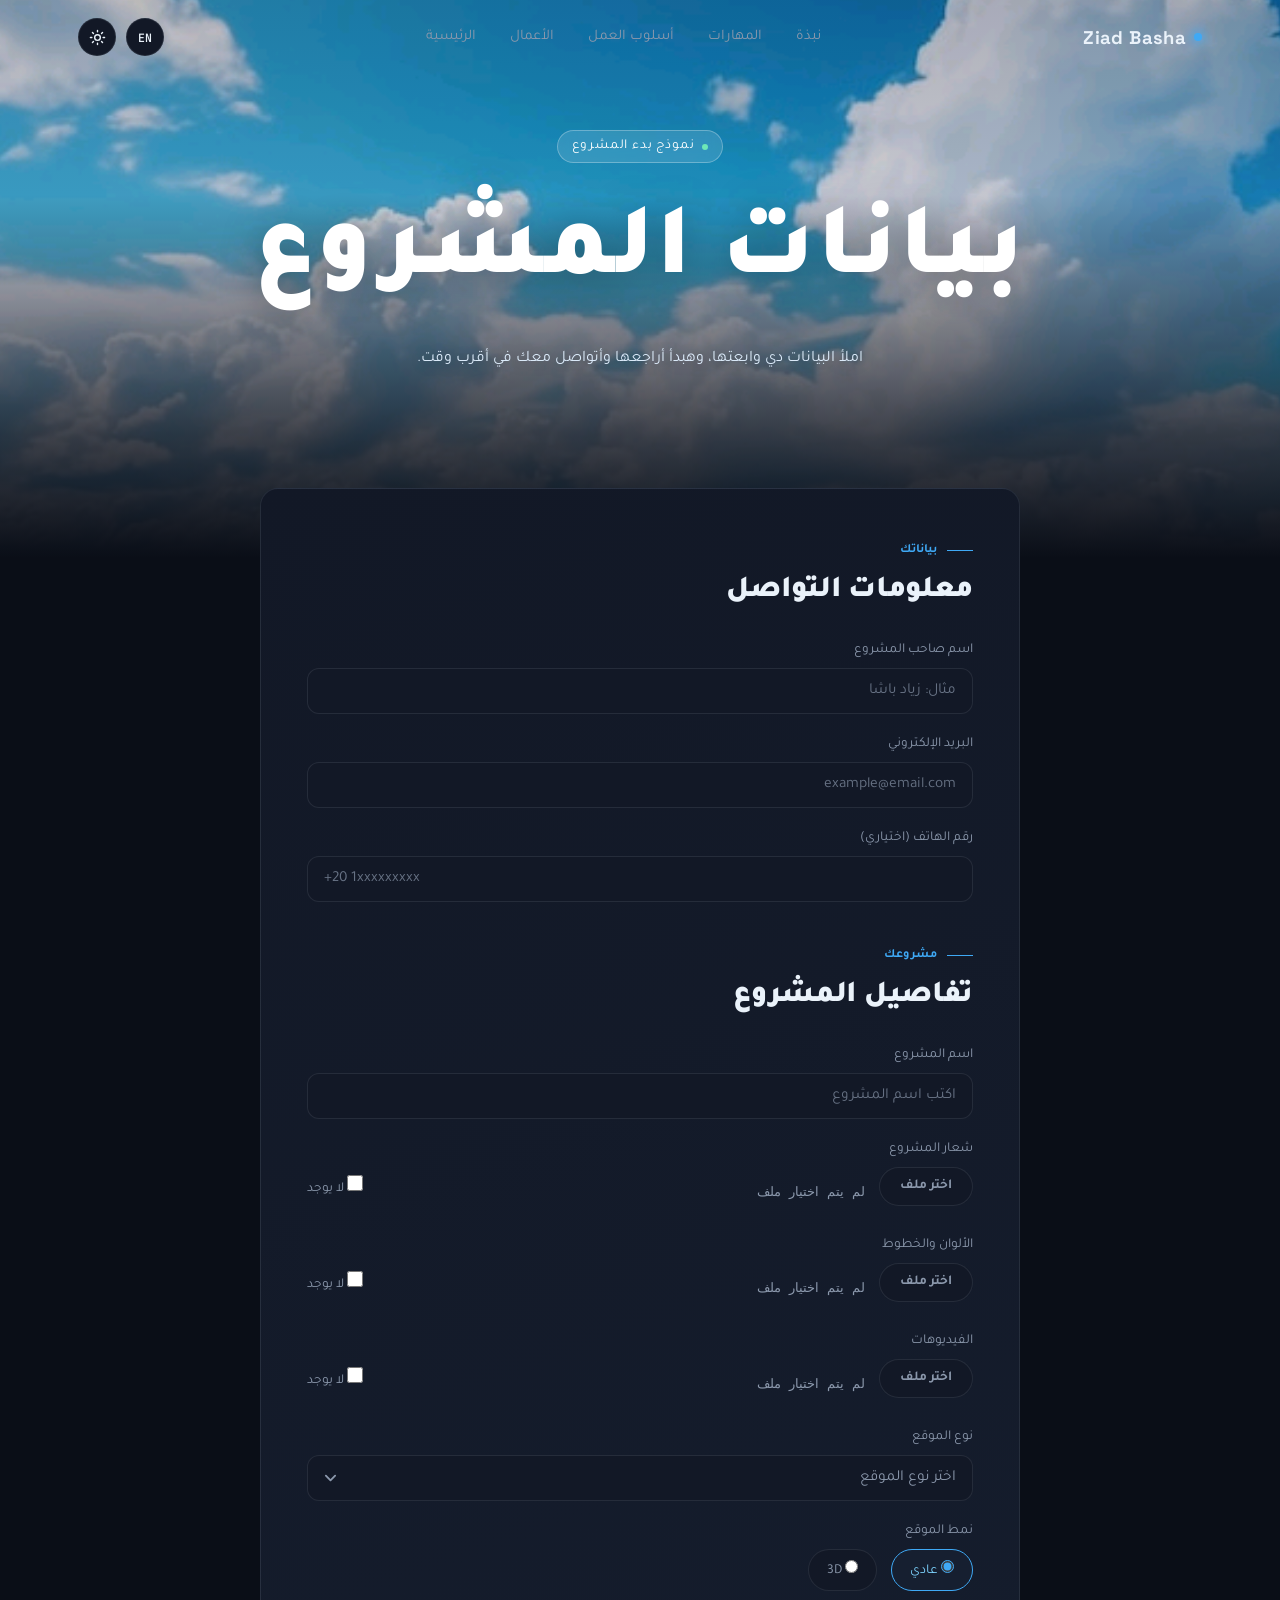
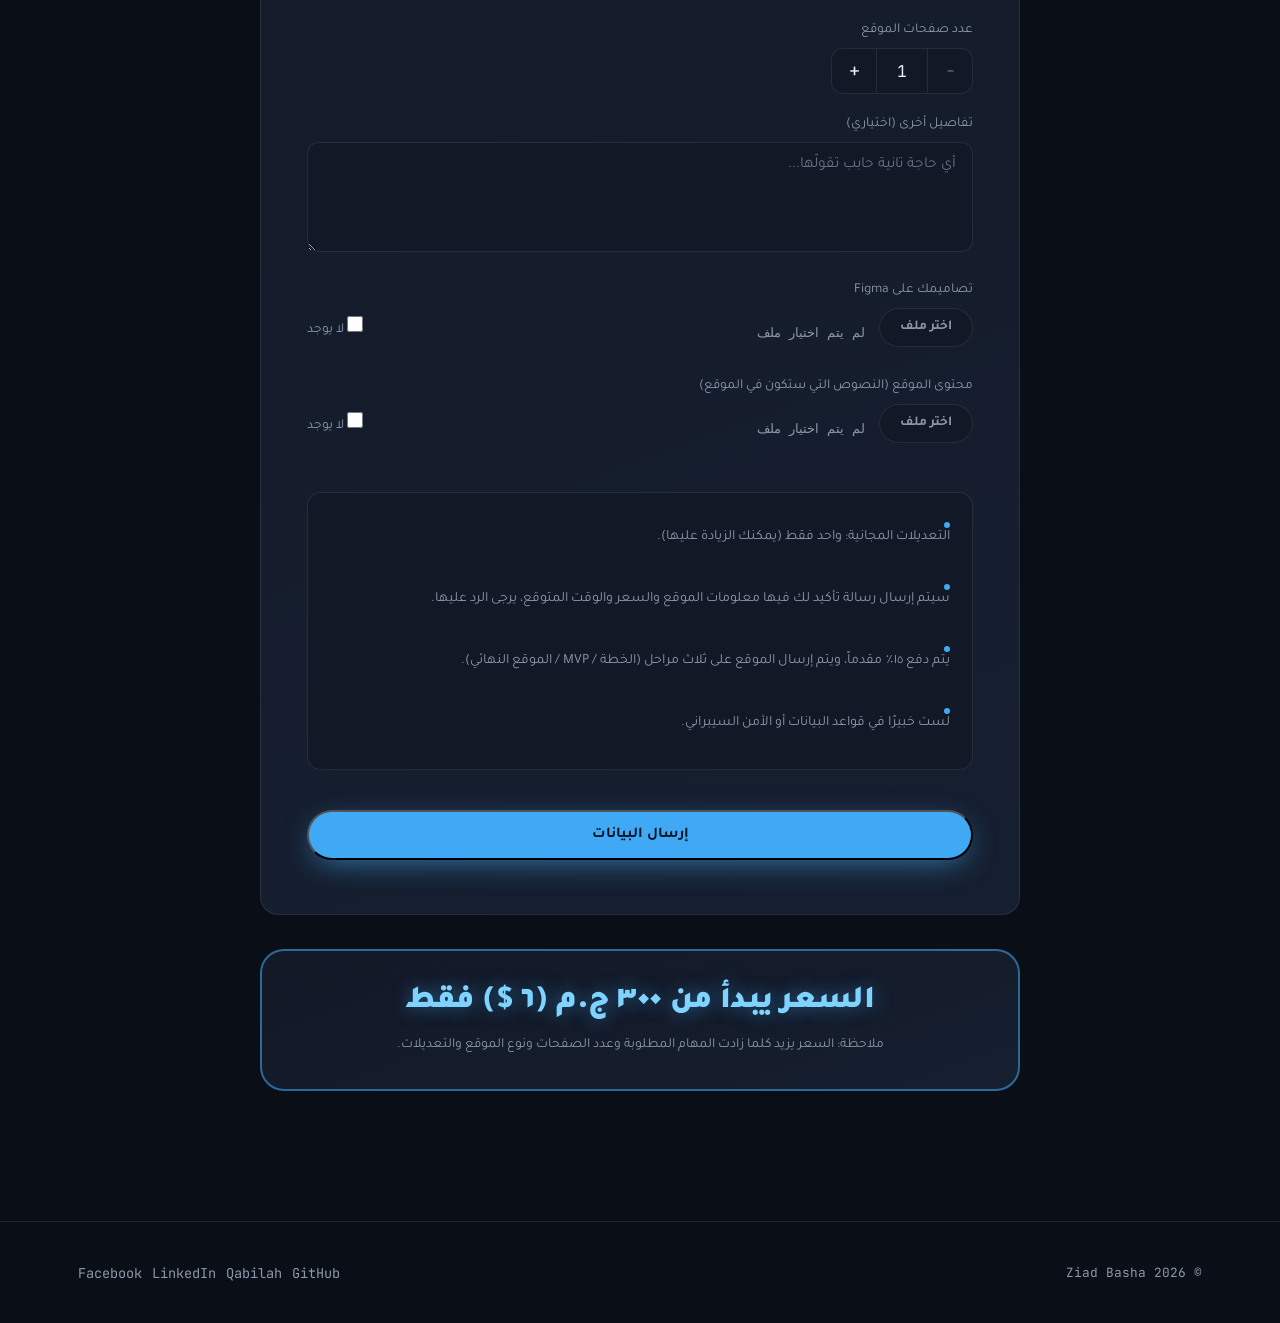
==== commit f3800eaa: "Video section" ====
--- a/project-data.html
+++ b/project-data.html
@@ -7,6 +7,10 @@
 <link rel="preconnect" href="https://fonts.googleapis.com">
 <link rel="preconnect" href="https://fonts.gstatic.com" crossorigin>
 <link href="https://fonts.googleapis.com/css2?family=Space+Grotesk:wght@400;500;600;700&family=Inter:wght@400;500;600&family=Tajawal:wght@400;500;700;900&family=JetBrains+Mono:wght@400;500&display=swap" rel="stylesheet">
+
+<link rel="icon" type="image/svg+xml" href="ziadbasha_logo.jpg">
+<link rel="apple-touch-icon" sizes="180x180" href="ziadbasha_logo.jpg">
+
 <link rel="stylesheet" href="style.css">
 </head>
 <body>
@@ -104,6 +108,20 @@
               </label>
             </div>
           </div>
+          
+          <!-- video -->
+          <div class="field">
+            <label data-i18n="pd_video_label">الفيديوهات</label>
+            <div class="upload-row">
+              <label class="upload-btn btn btn-ghost btn-sm" for="colorsFile"><span data-i18n="pd_upload_cta">اختر ملف</span></label>
+              <input type="file" id="colorsFile" name="الفيديوهات" accept=".txt,.md,.pdf,image/*,video/*,.fig" class="visually-hidden">
+              <span class="file-name" data-i18n="pd_no_file">لم يتم اختيار ملف</span>
+              <label class="none-check">
+                <input type="checkbox" class="none-toggle" data-target="colorsFile" name="الفيديوهات - ملاحظة" value="لا يوجد">
+                <span data-i18n="pd_none">لا يوجد</span>
+              </label>
+            </div>
+          </div>
 
           <div class="field">
             <label data-i18n="pd_type_label">نوع الموقع</label>
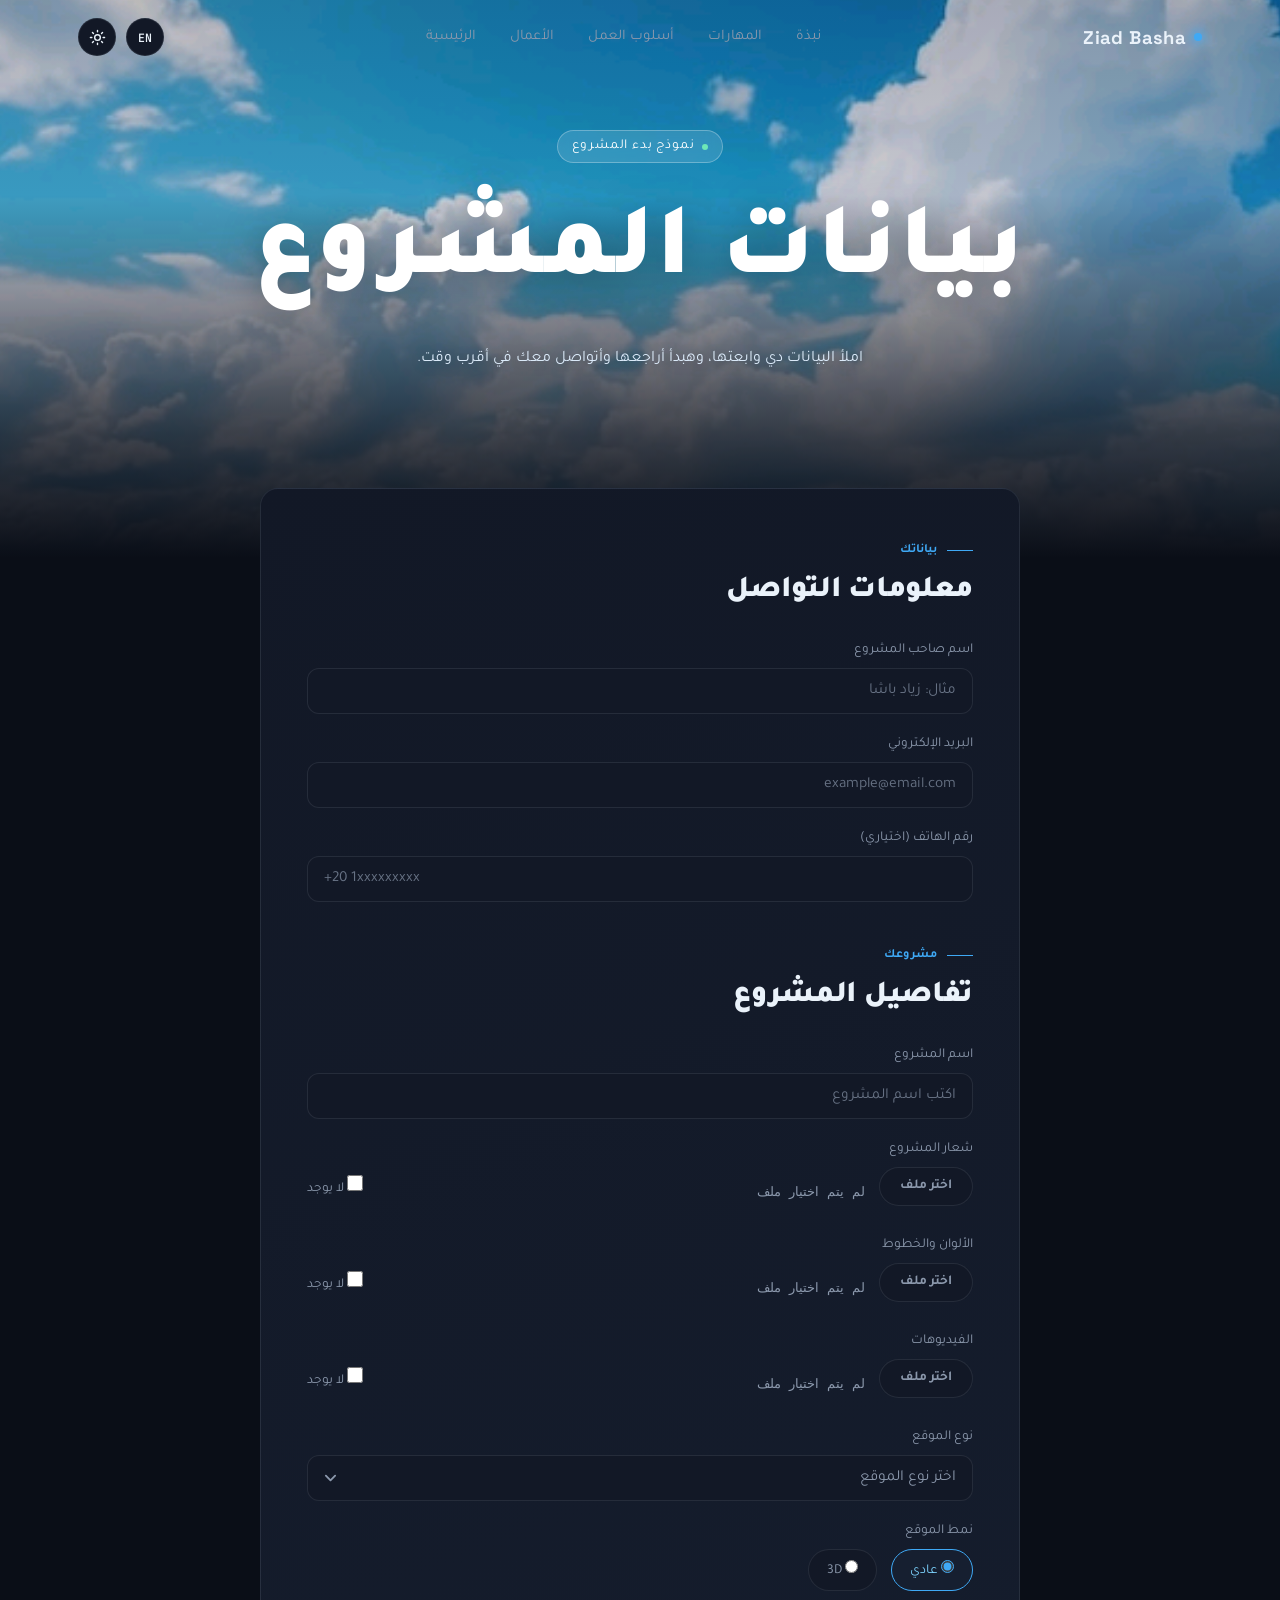
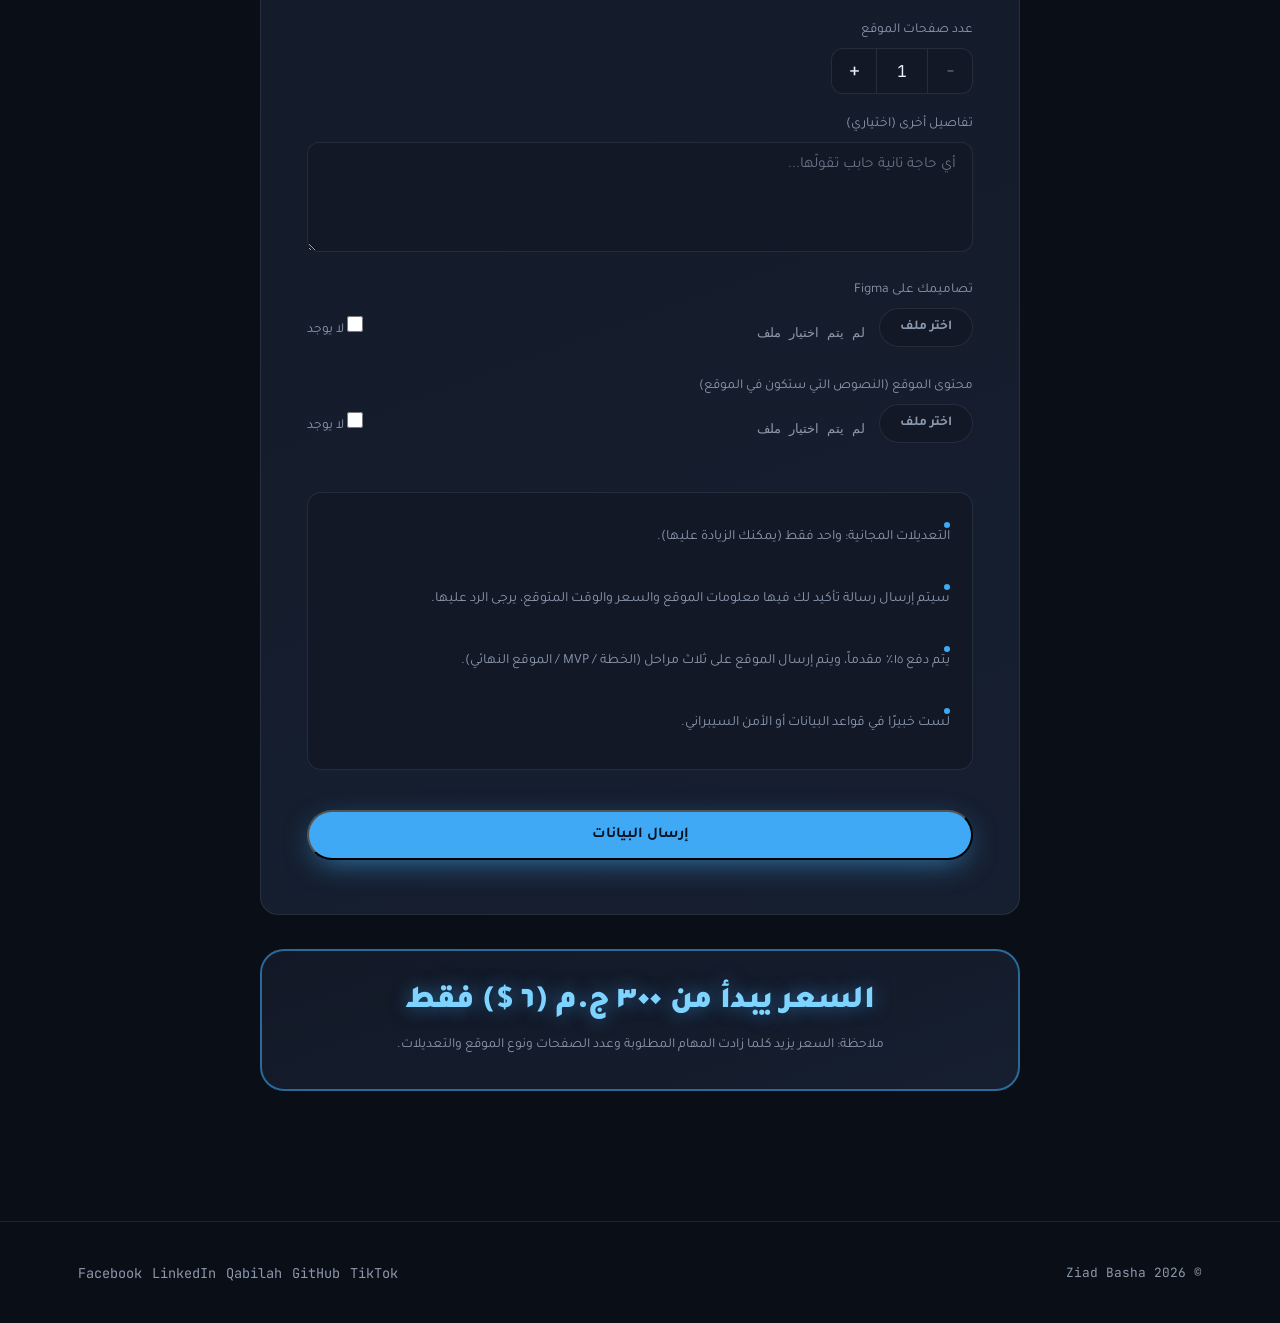
==== commit dee61503: "Replace GitHub link with TikTok link in footer" ====
--- a/project-data.html
+++ b/project-data.html
@@ -227,8 +227,8 @@
       <a href="https://www.facebook.com/share/1bwSuk9KUU/">Facebook</a>
       <a href="https://www.linkedin.com/in/ziad-basha-b34b5735a?utm_source=share_via&utm_content=profile&utm_medium=member_android">LinkedIn</a>
       <a href="https://qabilah.com/profile/ziadbasha/professional-profile">Qabilah</a>
-      
       <a href="https://github.com/ziadbasha099">GitHub</a>
+      <a href="https://vm.tiktok.com/ZS9SXktWSpsrh-JXEkh/">TikTok</a>
     </div>
   </div>
 </footer>
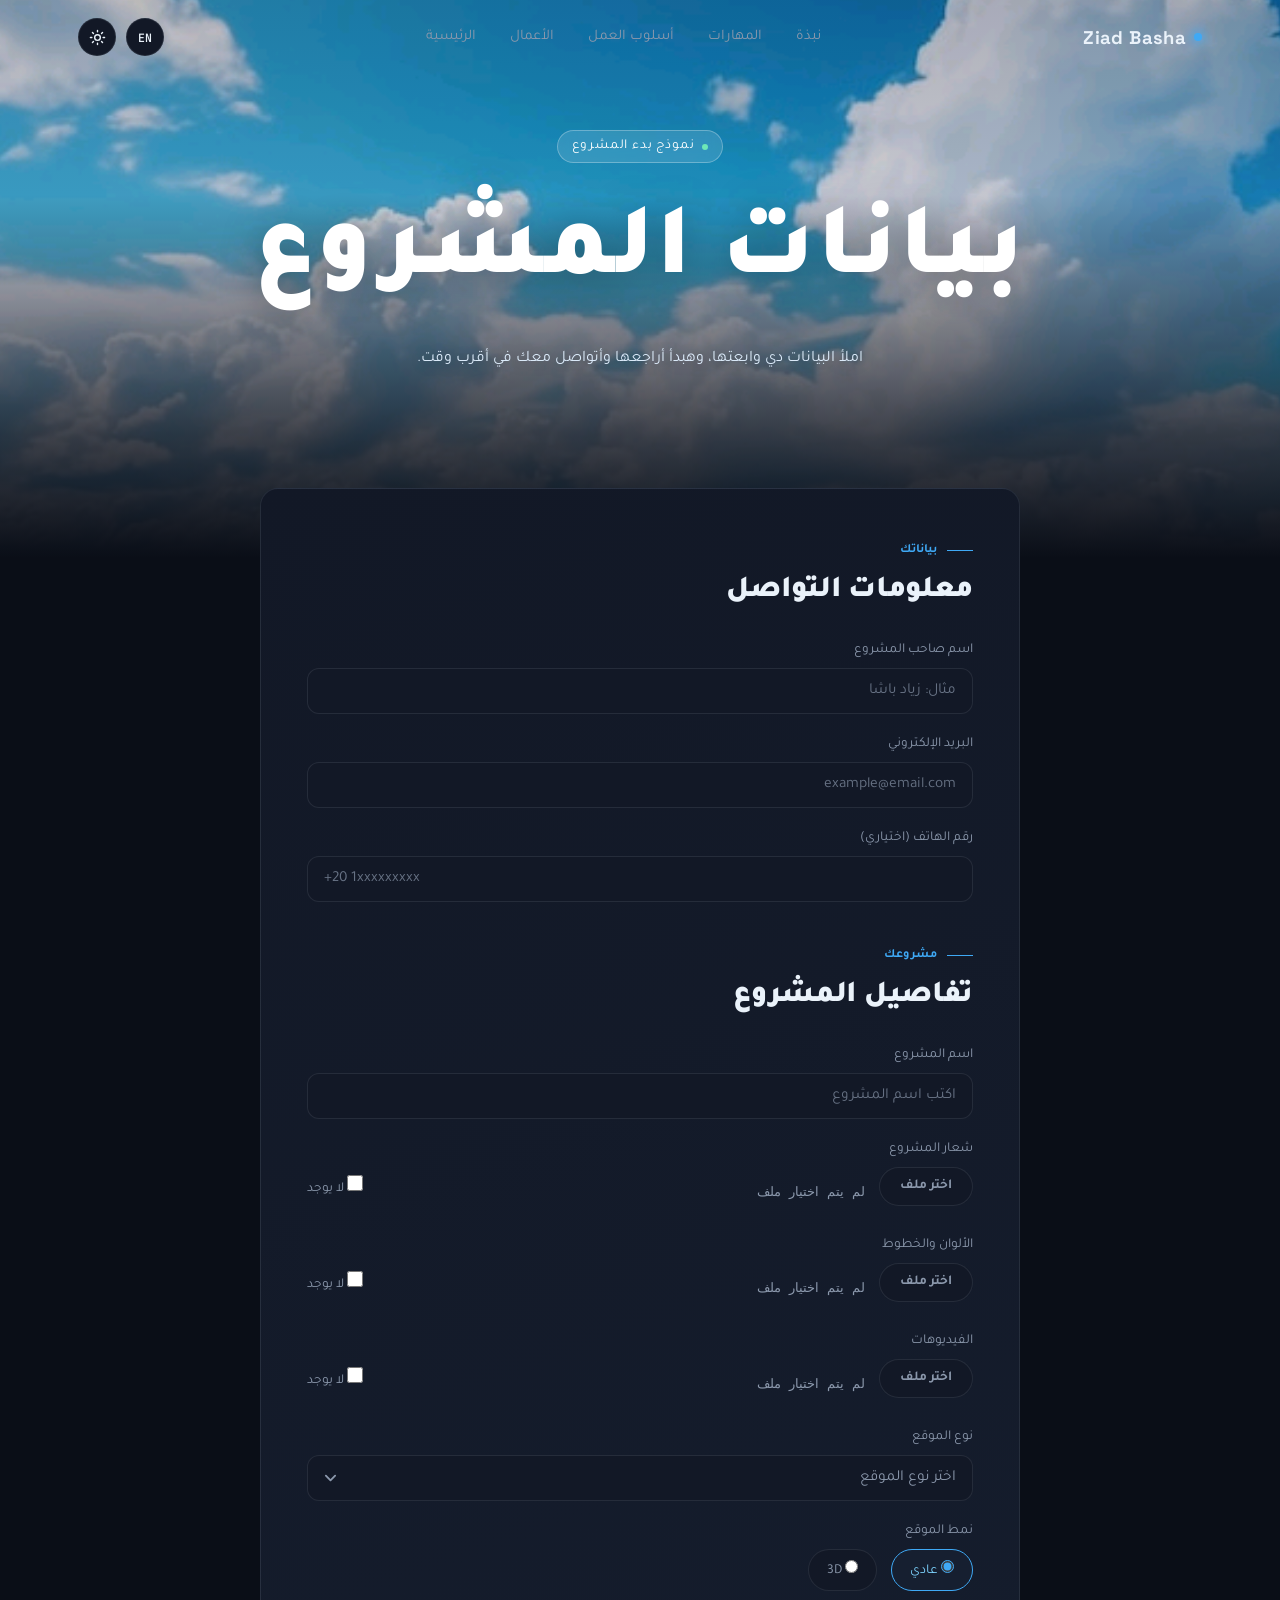
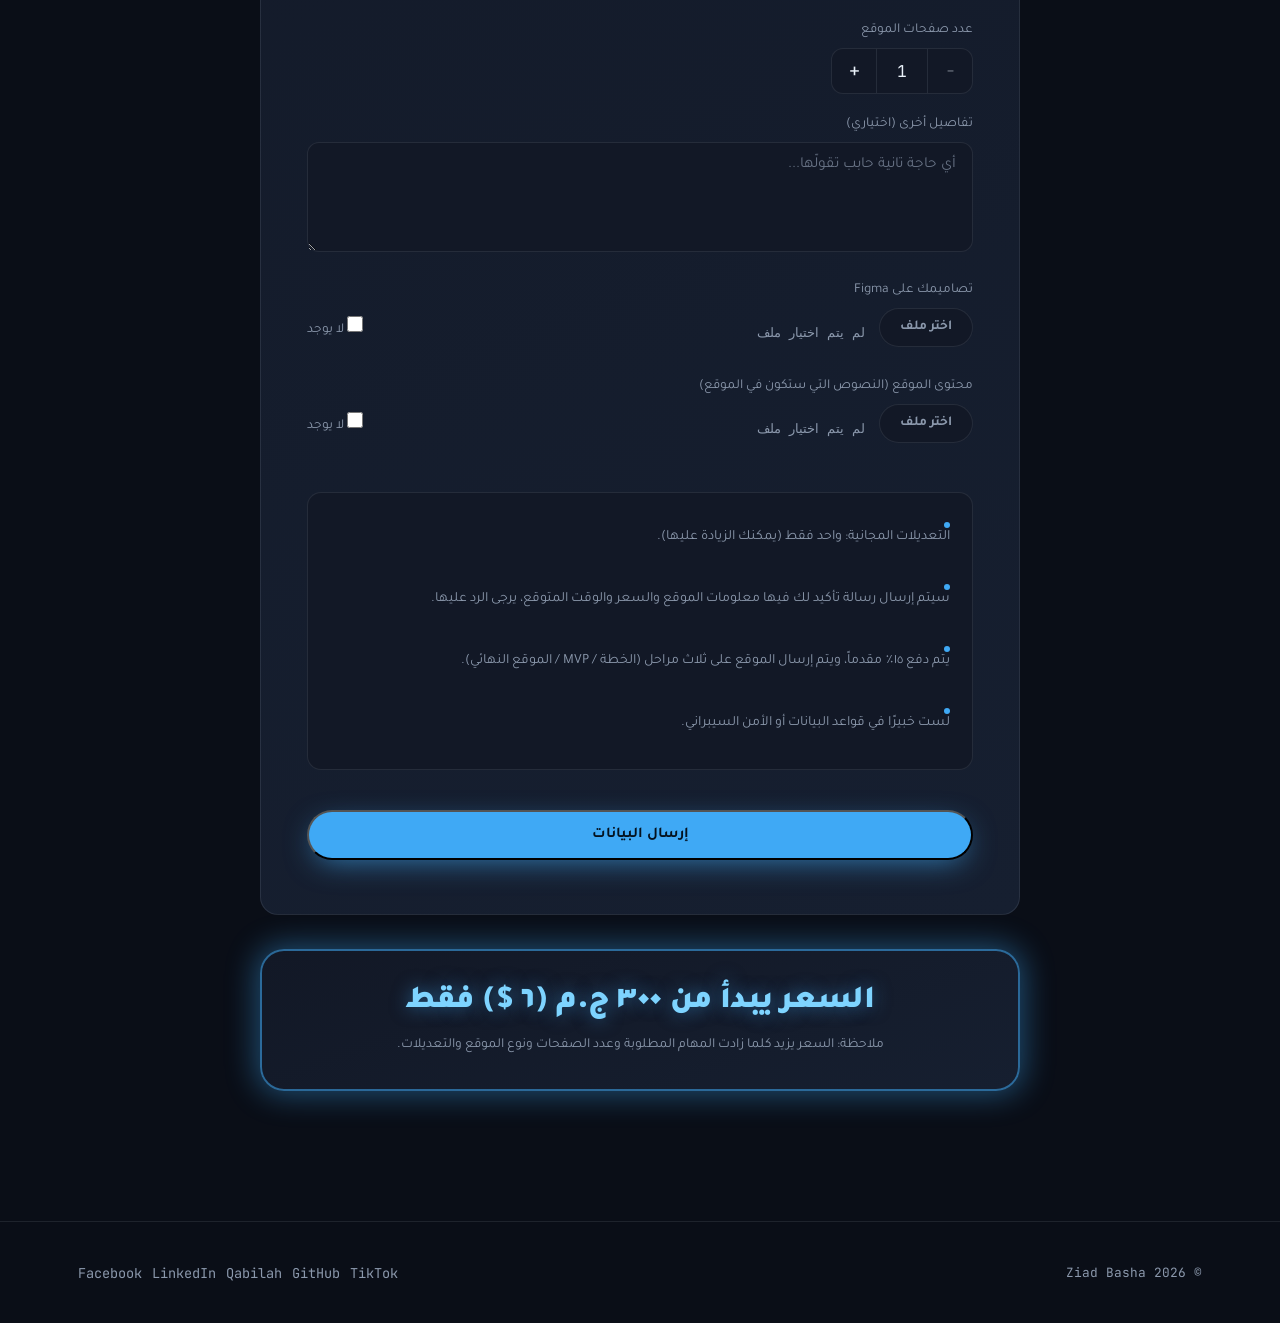
==== commit 18e8d5eb: "Fix some issues Form , performance" ====
--- a/project-data.html
+++ b/project-data.html
@@ -1,9 +1,23 @@
 <!DOCTYPE html>
 <html lang="ar" dir="rtl" data-theme="dark">
 <head>
+<!-- Google tag (gtag.js) -->
+<script async src="https://www.googletagmanager.com/gtag/js?id=G-9M1Q1QZ8LZ"></script>
+<script>
+  window.dataLayer = window.dataLayer || [];
+  function gtag(){dataLayer.push(arguments);}
+  gtag('js', new Date());
+
+  gtag('config', 'G-9M1Q1QZ8LZ');
+</script>
+
 <meta charset="UTF-8">
 <meta name="viewport" content="width=device-width, initial-scale=1.0">
 <title>بيانات المشروع — Ziad Basha</title>
+
+<!-- Must run before first paint: flags weak devices so heavy effects are skipped -->
+<script src="performance.js"></script>
+
 <link rel="preconnect" href="https://fonts.googleapis.com">
 <link rel="preconnect" href="https://fonts.gstatic.com" crossorigin>
 <link href="https://fonts.googleapis.com/css2?family=Space+Grotesk:wght@400;500;600;700&family=Inter:wght@400;500;600&family=Tajawal:wght@400;500;700;900&family=JetBrains+Mono:wght@400;500&display=swap" rel="stylesheet">
@@ -108,16 +122,16 @@
               </label>
             </div>
           </div>
-          
-          <!-- video -->
+
+          <!-- Videos: own unique id (was a duplicate of "colorsFile") -->
           <div class="field">
             <label data-i18n="pd_video_label">الفيديوهات</label>
             <div class="upload-row">
-              <label class="upload-btn btn btn-ghost btn-sm" for="colorsFile"><span data-i18n="pd_upload_cta">اختر ملف</span></label>
-              <input type="file" id="colorsFile" name="الفيديوهات" accept=".txt,.md,.pdf,image/*,video/*,.fig" class="visually-hidden">
-              <span class="file-name" data-i18n="pd_no_file">لم يتم اختيار ملف</span>
-              <label class="none-check">
-                <input type="checkbox" class="none-toggle" data-target="colorsFile" name="الفيديوهات - ملاحظة" value="لا يوجد">
+              <label class="upload-btn btn btn-ghost btn-sm" for="videosFile"><span data-i18n="pd_upload_cta">اختر ملف</span></label>
+              <input type="file" id="videosFile" name="الفيديوهات" accept=".txt,.md,.pdf,image/*,video/*,.fig" class="visually-hidden">
+              <span class="file-name" data-i18n="pd_no_file">لم يتم اختيار ملف</span>
+              <label class="none-check">
+                <input type="checkbox" class="none-toggle" data-target="videosFile" name="الفيديوهات - ملاحظة" value="لا يوجد">
                 <span data-i18n="pd_none">لا يوجد</span>
               </label>
             </div>
@@ -208,8 +222,21 @@
           </ul>
         </div>
 
+        <!-- Shown by form-submit.js when sending fails; the form stays filled so nothing is lost -->
+        <p class="pd-form-error" role="alert" hidden data-i18n="pd_error">تعذّر إرسال البيانات. تحقق من اتصالك بالإنترنت وحاول مرة أخرى.</p>
+
         <button type="submit" class="btn btn-primary pd-submit" data-i18n="pd_submit">إرسال البيانات</button>
       </form>
+
+      <!-- Translated success message (uses the existing pd_success_* keys); revealed by form-submit.js -->
+      <div class="pd-success pd-card glass" role="status" aria-live="polite" hidden>
+        <div class="pd-success-icon" aria-hidden="true">
+          <svg viewBox="0 0 24 24" fill="none" stroke="currentColor" stroke-width="3" stroke-linecap="round" stroke-linejoin="round"><path d="M5 12.5l4.5 4.5L19 7.5"/></svg>
+        </div>
+        <h2 data-i18n="pd_success_title">تم استلام بياناتك 🎉</h2>
+        <p data-i18n="pd_success_sub">وصلتني كل التفاصيل، وهتواصل معاك قريب جداً.</p>
+        <a href="index.html" class="btn btn-primary btn-sm" data-i18n="pd_back">الرئيسية</a>
+      </div>
 
       <div class="pd-price glass">
         <p class="pd-price-main" data-i18n="pd_price_main">السعر يبدأ من ٣٠٠ ج.م (٦ $) فقط</p>
@@ -217,7 +244,7 @@
       </div>
     </div>
   </section>
-  
+
 </main>
 
 <footer>
@@ -234,5 +261,7 @@
 </footer>
 
 <script src="app.js"></script>
+<!-- After app.js: app.js validates first, then this sends the form in the background -->
+<script src="form-submit.js"></script>
 </body>
 </html>
--- a/style.css
+++ b/style.css
@@ -357,6 +357,104 @@
 .work-body h3{font-family:var(--font-display);font-size:1.25rem;font-weight:600;margin:8px 0 6px;}
 html[lang="ar"] .work-body h3{font-family:var(--font-ar);}
 .work-body p{color:var(--text-dim);font-size:.9rem;}
+
+/* ============ FEATURED WORK CARD (حدود مضيئة متحركة) ============ */
+/* Registering the angle lets the browser animate the gradient rotation */
+@property --glow-angle{
+  syntax:'<angle>';
+  initial-value:0deg;
+  inherits:false;
+}
+
+.work-card--featured{
+  --glow-border-width:2px;       /* سُمك الحد المضيء */
+  --glow-spin-duration:5s;       /* مدة دورة الدوران */
+  --glow-pulse-duration:3s;      /* مدة نبض التوهج الخارجي */
+  --glow-inner-blur:14px;        /* نعومة التوهج الداخلي */
+  border-color:transparent;
+  animation:featuredPulse var(--glow-pulse-duration) ease-in-out infinite;
+}
+
+/* ::before = sharp animated border, ::after = same border blurred for the glow */
+.work-card--featured::before,
+.work-card--featured::after{
+  content:'';
+  position:absolute;
+  inset:0;
+  z-index:3;
+  padding:var(--glow-border-width);
+  border-radius:inherit;
+  pointer-events:none;
+  background:conic-gradient(
+    from var(--glow-angle),
+    transparent 0deg,
+    var(--accent) 80deg,
+    var(--accent-2) 150deg,
+    transparent 230deg,
+    transparent 360deg
+  );
+  /* Keep only the ring: mask out the content box */
+  -webkit-mask:linear-gradient(#000 0 0) content-box, linear-gradient(#000 0 0);
+  -webkit-mask-composite:xor;
+  mask:linear-gradient(#000 0 0) content-box exclude, linear-gradient(#000 0 0);
+  animation:featuredSpin var(--glow-spin-duration) linear infinite;
+}
+.work-card--featured::after{
+  filter:blur(var(--glow-inner-blur));
+  opacity:.85;
+}
+
+.work-card--featured:hover{
+  box-shadow:0 0 50px -4px rgba(var(--accent-rgb),.75);
+}
+
+@keyframes featuredSpin{ to{ --glow-angle:360deg; } }
+@keyframes featuredPulse{
+  0%,100%{ box-shadow:0 0 22px -6px rgba(var(--accent-rgb),.45); }
+  50%    { box-shadow:0 0 42px -2px rgba(var(--accent-rgb),.75); }
+}
+
+/* Respect users who prefer reduced motion: static glow, no spinning */
+@media (prefers-reduced-motion: reduce){
+  .work-card--featured,
+  .work-card--featured::before,
+  .work-card--featured::after{ animation:none !important; }
+}
+
+/* ▼▼▼ WORK-CARDS START — الصق هذا الجزء في style.css بعد قسم "WORK" ▼▼▼ */
+
+/* Card is no longer a single <a>: the title link is stretched over the whole card,
+   so interactive children (the GitHub button) can live inside without invalid nested links. */
+.work-card{position:relative;display:flex;flex-direction:column;}
+.work-body{display:flex;flex-direction:column;flex:1;}
+.work-link{color:inherit;}
+.work-link::after{content:'';position:absolute;inset:0;z-index:2;}
+.work-link:focus-visible{outline:2px solid var(--accent);outline-offset:4px;border-radius:4px;}
+
+/* Tools used: reuses the look of the skills pills, in a compact size */
+.work-tools{
+  display:flex;flex-wrap:wrap;gap:8px;
+  margin-top:auto;padding-top:18px;
+}
+.tool-tag{
+  padding:6px 12px;border-radius:100px;
+  font-family:var(--font-mono);font-size:.74rem;direction:ltr;
+  background:var(--surface);border:1px solid var(--line);color:var(--text);
+  transition:border-color .3s, background .3s;
+}
+.work-card:hover .tool-tag{border-color:rgba(var(--accent-rgb),.45);}
+
+/* Black GitHub button — sits above the stretched link (z-index 2) and the glow ring (3) */
+.work-actions{margin-top:16px;position:relative;z-index:4;}
+.btn-github{
+  background:#000;color:#fff;
+  border:1px solid rgba(255,255,255,.22);
+  box-shadow:0 8px 24px -10px rgba(0,0,0,.8);
+}
+.btn-github:hover{transform:translateY(-3px);border-color:#fff;box-shadow:0 14px 30px -10px rgba(0,0,0,.9);}
+.btn-github svg{flex-shrink:0;}
+
+/* ▲▲▲ WORK-CARDS END ▲▲▲ */
 
 /* ============ CONTACT ============ */
 .contact-box{
@@ -581,6 +679,217 @@
   }
 }
 
+/* ▼▼▼ WHY-US START (ما يميزنا) — احذف كل ما بين START و END لإزالة تنسيقات القسم ▼▼▼ */
+#why-us{
+  /* Tunable animation constants (no magic numbers below) */
+  --why-grid-size:56px;
+  --why-base-delay:.7s;
+  --why-step-delay:.45s;
+  --why-timeline-step:.8s;
+  --why-card-stagger:130ms;
+  --word-stagger:70ms;
+  --why-strike:#F87171;
+  --why-ok:#6EE7B7;
+}
+#why-us .wrap{position:relative;z-index:1;}
+
+/* ---- Background: faint grid + floating blobs ---- */
+.why-bg{position:absolute;inset:0;overflow:hidden;pointer-events:none;z-index:0;}
+.why-bg::before{
+  content:'';position:absolute;inset:0;
+  background-image:
+    linear-gradient(var(--line) 1px, transparent 1px),
+    linear-gradient(90deg, var(--line) 1px, transparent 1px);
+  background-size:var(--why-grid-size) var(--why-grid-size);
+  -webkit-mask-image:radial-gradient(ellipse 70% 60% at 50% 55%, #000 25%, transparent 100%);
+  mask-image:radial-gradient(ellipse 70% 60% at 50% 55%, #000 25%, transparent 100%);
+}
+.why-blob{
+  position:absolute;width:480px;height:480px;border-radius:50%;
+  filter:blur(70px);opacity:.55;will-change:transform;
+  background:radial-gradient(circle, rgba(var(--accent-rgb),.35), transparent 70%);
+  animation:whyFloat 18s ease-in-out infinite alternate;
+}
+.why-blob--one{top:14%;inset-inline-start:-140px;}
+.why-blob--two{
+  bottom:2%;inset-inline-end:-160px;animation-delay:-9s;
+  background:radial-gradient(circle, color-mix(in srgb, var(--accent-2) 28%, transparent), transparent 70%);
+}
+@keyframes whyFloat{to{transform:translate3d(60px,-40px,0) scale(1.15);}}
+
+/* ---- Animated title (word-by-word reveal, JS wraps words in .word) ---- */
+.why-title{max-width:780px;line-height:1.4;}
+.why-title .word{
+  display:inline-block;opacity:0;transform:translateY(.65em);filter:blur(8px);
+  transition:opacity .8s var(--ease), transform .8s var(--ease), filter .8s var(--ease);
+  transition-delay:calc(var(--word-index) * var(--word-stagger));
+}
+.why-title.in .word{opacity:1;transform:none;filter:none;}
+.why-title .word:last-of-type{
+  background:linear-gradient(120deg, var(--accent), var(--accent-2));
+  -webkit-background-clip:text;background-clip:text;color:transparent;
+}
+
+/* ---- Cards grid ---- */
+.why-grid{display:grid;grid-template-columns:repeat(2,minmax(0,1fr));gap:26px;margin-top:64px;}
+/* Hidden only when JS has armed the grid, so no-JS visitors still see the cards */
+.why-grid.is-armed:not(.in) .why-card{opacity:0;}
+.why-grid.in .why-card{
+  animation:whyCardIn .9s var(--ease) backwards;
+  animation-delay:calc(var(--card-index) * var(--why-card-stagger));
+}
+@keyframes whyCardIn{from{opacity:0;transform:translateY(40px) scale(.97);}}
+
+.why-card{position:relative;overflow:hidden;padding:22px 22px 30px;display:flex;flex-direction:column;gap:22px;}
+.why-card:hover{transform:translateY(-6px);}
+.why-card > *{position:relative;z-index:1;}
+/* Cursor-following spotlight (--mx / --my are set by why-us.js) */
+.why-card::before{
+  content:'';position:absolute;inset:0;z-index:0;border-radius:inherit;pointer-events:none;
+  background:radial-gradient(360px circle at var(--mx,50%) var(--my,50%), rgba(var(--accent-rgb),.16), transparent 60%);
+  opacity:0;transition:opacity .4s;
+}
+.why-card:hover::before{opacity:1;}
+
+.why-visual{
+  min-height:170px;padding:22px;border-radius:calc(var(--radius) - 6px);
+  background:rgba(var(--accent-rgb),.06);border:1px solid var(--line);
+  display:flex;align-items:center;justify-content:center;
+}
+.why-body{padding-inline:6px;}
+.why-index{
+  font-family:var(--font-mono);font-size:.78rem;letter-spacing:.12em;color:var(--accent);
+  display:flex;align-items:center;gap:10px;
+}
+.why-index::after{content:'';width:40px;height:1px;background:var(--line);}
+.why-body h3{font-family:var(--font-display);font-size:1.35rem;font-weight:600;margin:10px 0 8px;}
+html[lang="ar"] .why-body h3{font-family:var(--font-ar);font-weight:700;}
+.why-body p{color:var(--text-dim);line-height:1.8;font-size:.96rem;}
+
+/* ---- Visual 1: price counter + comparison bars ---- */
+.why-visual--price{flex-direction:column;align-items:stretch;gap:18px;}
+.why-price{display:flex;align-items:baseline;justify-content:center;gap:8px;}
+.why-price-from,.why-price-unit{font-size:.9rem;color:var(--text-dim);}
+.why-counter{
+  font-family:var(--font-display);font-size:clamp(2.4rem,5vw,3.2rem);font-weight:800;line-height:1;
+  background:linear-gradient(160deg, var(--accent), var(--accent-2));
+  -webkit-background-clip:text;background-clip:text;color:transparent;
+}
+html[lang="ar"] .why-counter{font-family:var(--font-ar);}
+.why-bar-row{display:grid;grid-template-columns:88px 1fr;align-items:center;gap:12px;font-size:.78rem;color:var(--text-dim);}
+.why-bar-row + .why-bar-row{margin-top:10px;}
+.why-bar{height:10px;border-radius:100px;background:var(--line);overflow:hidden;}
+.why-bar i{
+  display:block;height:100%;width:0;border-radius:inherit;background:var(--text-dim);opacity:.5;
+  transition:width 1.3s var(--ease) calc(var(--why-base-delay) + .2s);
+}
+.why-bar--us i{
+  background:linear-gradient(90deg, var(--accent), var(--accent-2));opacity:1;
+  box-shadow:0 0 14px rgba(var(--accent-rgb),.6);
+}
+.why-grid.in .why-bar i{width:var(--fill);}
+
+/* ---- Visual 2: mini form that fills itself ---- */
+.mini-form{width:min(100%,220px);display:flex;flex-direction:column;gap:12px;}
+.mini-field{display:block;position:relative;height:14px;border-radius:6px;background:var(--line);overflow:hidden;}
+.mini-field::after{
+  content:'';position:absolute;inset-block:0;inset-inline-start:0;width:0;border-radius:inherit;opacity:.85;
+  background:linear-gradient(90deg, var(--accent), var(--accent-2));
+}
+.why-grid.in .mini-field::after{
+  animation:whyFill 1s var(--ease) forwards;
+  animation-delay:calc(var(--why-base-delay) + var(--step) * var(--why-step-delay));
+}
+@keyframes whyFill{to{width:var(--fill,100%);}}
+.mini-submit{
+  display:flex;align-items:center;justify-content:center;height:32px;margin-top:4px;
+  border-radius:100px;background:var(--accent);color:#04121f;opacity:.4;transform:scale(.9);
+}
+.mini-submit path{stroke-dasharray:1;stroke-dashoffset:1;}
+.why-grid.in .mini-submit{
+  animation:whyPop .5s var(--ease) forwards;
+  animation-delay:calc(var(--why-base-delay) + var(--step) * var(--why-step-delay));
+}
+.why-grid.in .mini-submit path{
+  animation:whyDraw .5s ease forwards;
+  animation-delay:calc(var(--why-base-delay) + var(--step) * var(--why-step-delay) + .25s);
+}
+@keyframes whyPop{60%{transform:scale(1.06);}100%{opacity:1;transform:scale(1);}}
+@keyframes whyDraw{to{stroke-dashoffset:0;}}
+
+/* ---- Visual 3: technical jargon gets crossed out ---- */
+.why-visual--jargon{flex-wrap:wrap;align-content:center;gap:12px;}
+.jargon-chip{
+  position:relative;padding:8px 16px;border-radius:100px;direction:ltr;
+  background:var(--surface);border:1px solid var(--line);
+  font-family:var(--font-mono);font-size:.85rem;color:var(--text);
+}
+.jargon-chip::after{
+  content:'';position:absolute;top:50%;inset-inline-start:10px;width:0;height:2px;
+  border-radius:2px;background:var(--why-strike);
+}
+.why-grid.in .jargon-chip,
+.why-grid.in .jargon-chip::after{
+  animation-duration:.5s;animation-fill-mode:forwards;animation-timing-function:var(--ease);
+  animation-delay:calc(var(--why-base-delay) + var(--step) * var(--why-step-delay));
+}
+.why-grid.in .jargon-chip{animation-name:whyDim;}
+.why-grid.in .jargon-chip::after{animation-name:whyStrike;}
+@keyframes whyDim{to{opacity:.4;}}
+@keyframes whyStrike{to{width:calc(100% - 20px);}}
+.jargon-ok{
+  flex-basis:100%;display:flex;align-items:center;justify-content:center;gap:8px;
+  font-size:.85rem;font-weight:600;color:var(--why-ok);opacity:0;transform:scale(.85);
+}
+.why-grid.in .jargon-ok{
+  animation:whyPop .5s var(--ease) forwards;
+  animation-delay:calc(var(--why-base-delay) + var(--step) * var(--why-step-delay));
+}
+
+/* ---- Visual 4: milestone timeline ---- */
+.mini-timeline{width:100%;display:flex;list-style:none;}
+.mini-timeline li{
+  position:relative;flex:1;display:flex;flex-direction:column;align-items:center;gap:10px;
+  font-size:.78rem;text-align:center;color:var(--text-dim);
+  --dot-delay:calc(var(--why-base-delay) + var(--step) * var(--why-timeline-step));
+}
+.mini-timeline li i{
+  position:relative;z-index:2;width:16px;height:16px;border-radius:50%;
+  background:var(--surface-2);border:2px solid var(--line);
+}
+/* Connector = grey track (::after) + animated gradient fill (::before) */
+.mini-timeline li:not(:last-child)::before,
+.mini-timeline li:not(:last-child)::after{
+  content:'';position:absolute;top:7px;inset-inline-start:50%;height:2px;border-radius:2px;
+}
+.mini-timeline li:not(:last-child)::after{width:100%;background:var(--line);z-index:0;}
+.mini-timeline li:not(:last-child)::before{
+  width:0;z-index:1;background:linear-gradient(90deg, var(--accent), var(--accent-2));
+}
+.why-grid.in .mini-timeline li i{animation:whyDotOn .5s var(--ease) forwards;animation-delay:var(--dot-delay);}
+.why-grid.in .mini-timeline li span{animation:whyLabelOn .5s ease forwards;animation-delay:var(--dot-delay);}
+.why-grid.in .mini-timeline li:not(:last-child)::before{
+  animation:whyLine .5s var(--ease) forwards;animation-delay:calc(var(--dot-delay) + .3s);
+}
+@keyframes whyDotOn{
+  to{background:var(--accent);border-color:var(--accent-2);box-shadow:0 0 14px 2px rgba(var(--accent-rgb),.7);}
+}
+@keyframes whyLabelOn{to{color:var(--text);}}
+@keyframes whyLine{to{width:100%;}}
+
+/* ---- Responsive ---- */
+@media (max-width:900px){
+  .why-grid{grid-template-columns:1fr;}
+}
+@media (max-width:640px){
+  .why-card{padding:18px 18px 26px;}
+}
+@media (prefers-reduced-motion: reduce){
+  .why-blob{animation:none;}
+  #why-us *,#why-us *::before,#why-us *::after{animation-delay:0s !important;transition-delay:0s !important;}
+}
+/* ▲▲▲ WHY-US END (ما يميزنا) ▲▲▲ */
+
 /* ============ RESPONSIVE ============ */
 @media (max-width:900px){
   .about-grid{grid-template-columns:1fr;gap:40px;}
@@ -597,3 +906,81 @@
 @media (prefers-reduced-motion: reduce){
   *{animation-duration:0.001s !important; transition-duration:0.001s !important;}
 }
+
+/* ▼▼▼ PERF-AND-FORM START — overrides: performance (lite mode, paused animations) + form success/error ▼▼▼ */
+/* ---------- 1. Performance ---------- */
+
+/* Infinite animations stop while their section is off-screen (performance.js) */
+.hero.is-offscreen .hero-bg,
+#why-us.is-offscreen .why-blob,
+.work-card--featured.is-offscreen,
+.work-card--featured.is-offscreen::before,
+.work-card--featured.is-offscreen::after,
+.pd-price.is-offscreen{
+  animation-play-state:paused;
+}
+
+/* The blobs are already soft radial gradients: a 70px blur on a 480px layer
+   cost a lot of GPU and added almost nothing visually. */
+.why-blob{filter:none;}
+.why-blob--two{
+  background:radial-gradient(circle, rgba(var(--accent-rgb),.22), transparent 70%);
+}
+
+/* "Lite" mode (weak devices): same look, no continuous animation / blur */
+html[data-perf="lite"] #glow{display:none;}
+html[data-perf="lite"] .hero-bg{animation:none;transform:scale(1.12);}
+html[data-perf="lite"] .why-blob{animation:none;will-change:auto;}
+html[data-perf="lite"] .work-card--featured,
+html[data-perf="lite"] .work-card--featured::before,
+html[data-perf="lite"] .work-card--featured::after{animation:none;}
+html[data-perf="lite"] .work-card--featured::after{filter:none;}
+html[data-perf="lite"] .work-card--featured{box-shadow:0 0 30px -4px rgba(var(--accent-rgb),.6);}
+html[data-perf="lite"] .pd-price{
+  animation:none;
+  box-shadow:0 0 30px 4px rgba(var(--accent-rgb),.4);
+}
+html[data-perf="lite"] header.scrolled{
+  -webkit-backdrop-filter:none;backdrop-filter:none;
+  background:rgba(10,14,23,.96);
+}
+html[data-perf="lite"][data-theme="light"] header.scrolled{background:rgba(243,247,251,.97);}
+
+/* The global reduced-motion rule shrinks durations to 0.001s, which turns the
+   infinite Ken Burns into a flicker. Stop it outright instead. */
+@media (prefers-reduced-motion: reduce){
+  .hero-bg{animation:none;transform:scale(1.12);}
+  #glow{display:none;}
+}
+
+/* ---------- 2. Form feedback (success / error) ---------- */
+
+.pd-form-error{
+  margin:0 0 14px;padding:12px 16px;border-radius:12px;
+  color:#F87171;font-size:.88rem;line-height:1.7;
+  background:rgba(248,113,113,.08);border:1px solid rgba(248,113,113,.4);
+}
+
+.pd-success{
+  max-width:760px;margin:-70px auto 0;position:relative;z-index:3;
+  padding:64px 46px;text-align:center;
+}
+.pd-success[hidden]{display:none;}
+.pd-success-icon{
+  width:76px;height:76px;margin:0 auto 24px;border-radius:50%;
+  display:flex;align-items:center;justify-content:center;
+  color:#04121f;background:linear-gradient(160deg,var(--accent),var(--accent-2));
+  box-shadow:0 0 40px -4px rgba(var(--accent-rgb),.7);
+}
+.pd-success-icon svg{width:36px;height:36px;}
+.pd-success h2{
+  font-family:var(--font-display);font-weight:800;
+  font-size:clamp(1.5rem,3.6vw,2.2rem);margin-bottom:14px;
+}
+html[lang="ar"] .pd-success h2{font-family:var(--font-ar);font-weight:900;}
+.pd-success p{color:var(--text-dim);max-width:460px;margin:0 auto 30px;line-height:1.8;}
+
+@media (max-width:640px){
+  .pd-success{padding:44px 22px;margin-top:-40px;}
+}
+/* ▲▲▲ PERF-AND-FORM END ▲▲▲ */
